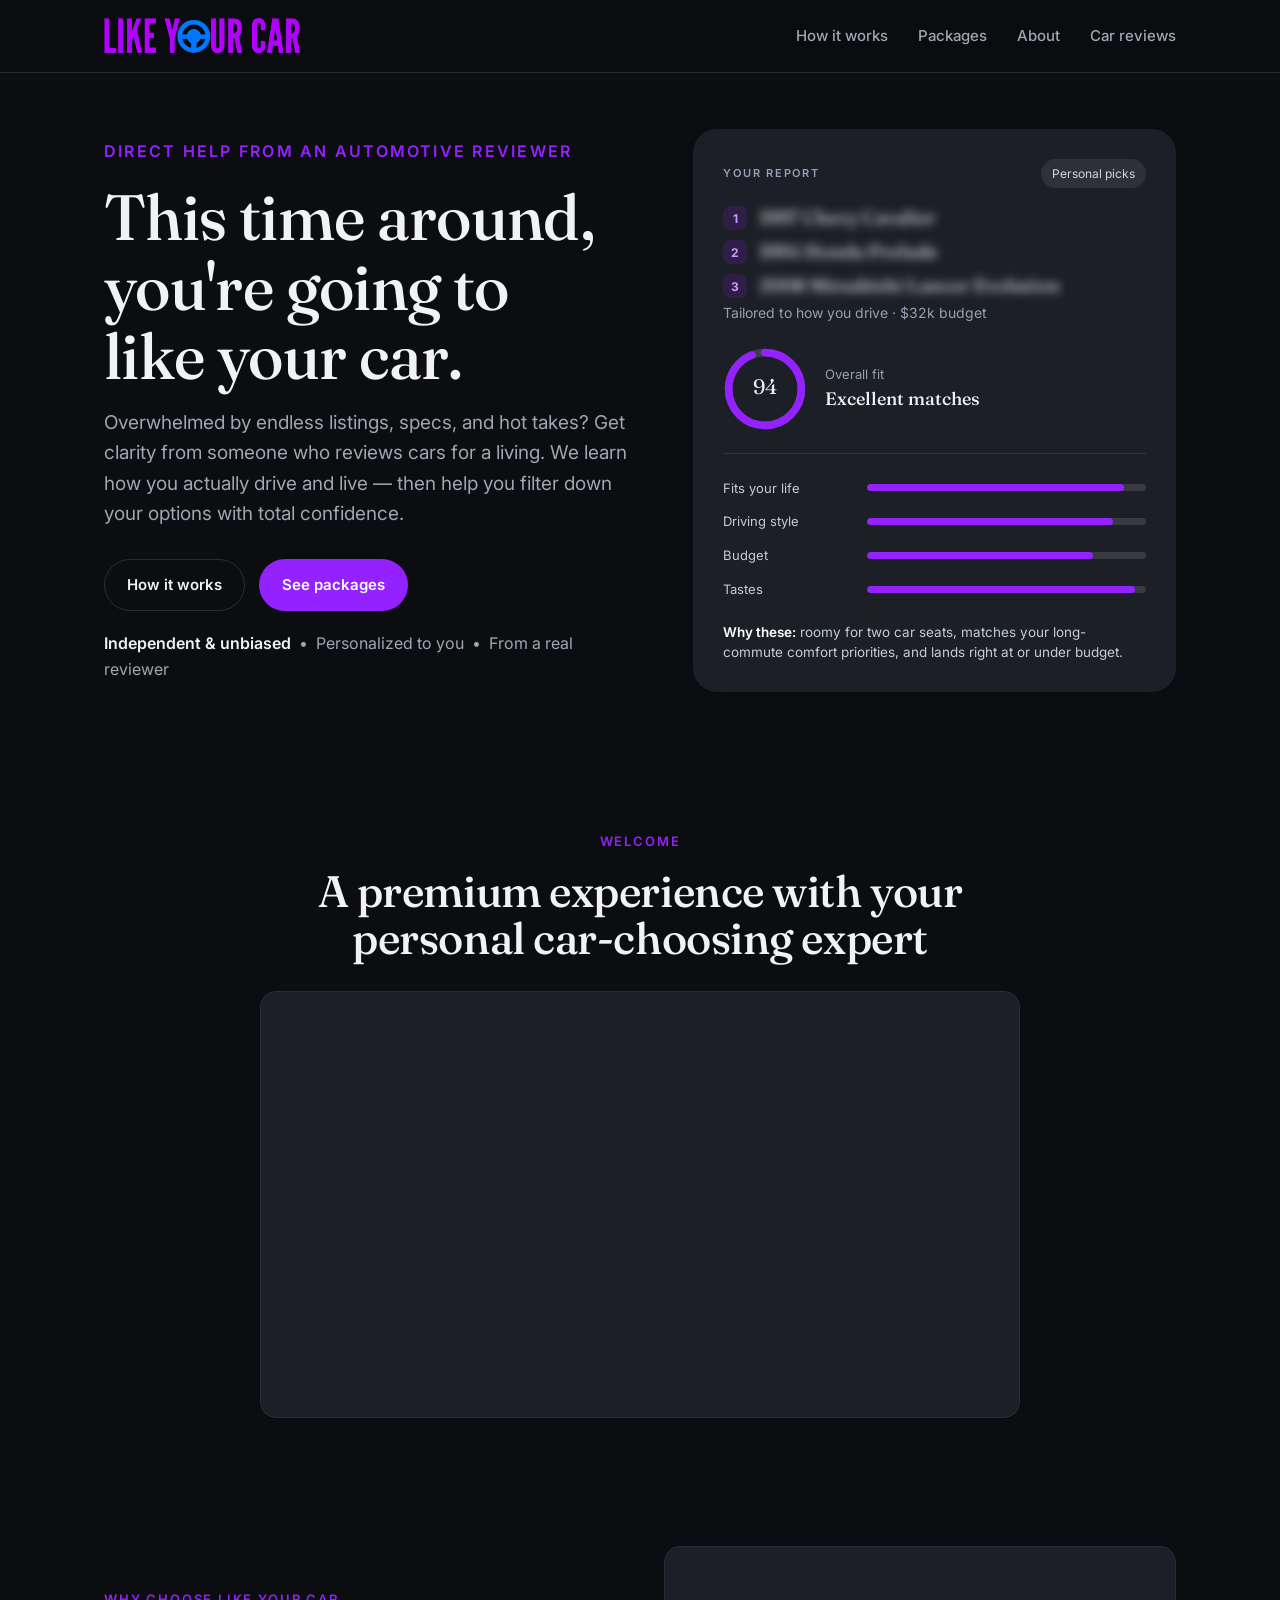
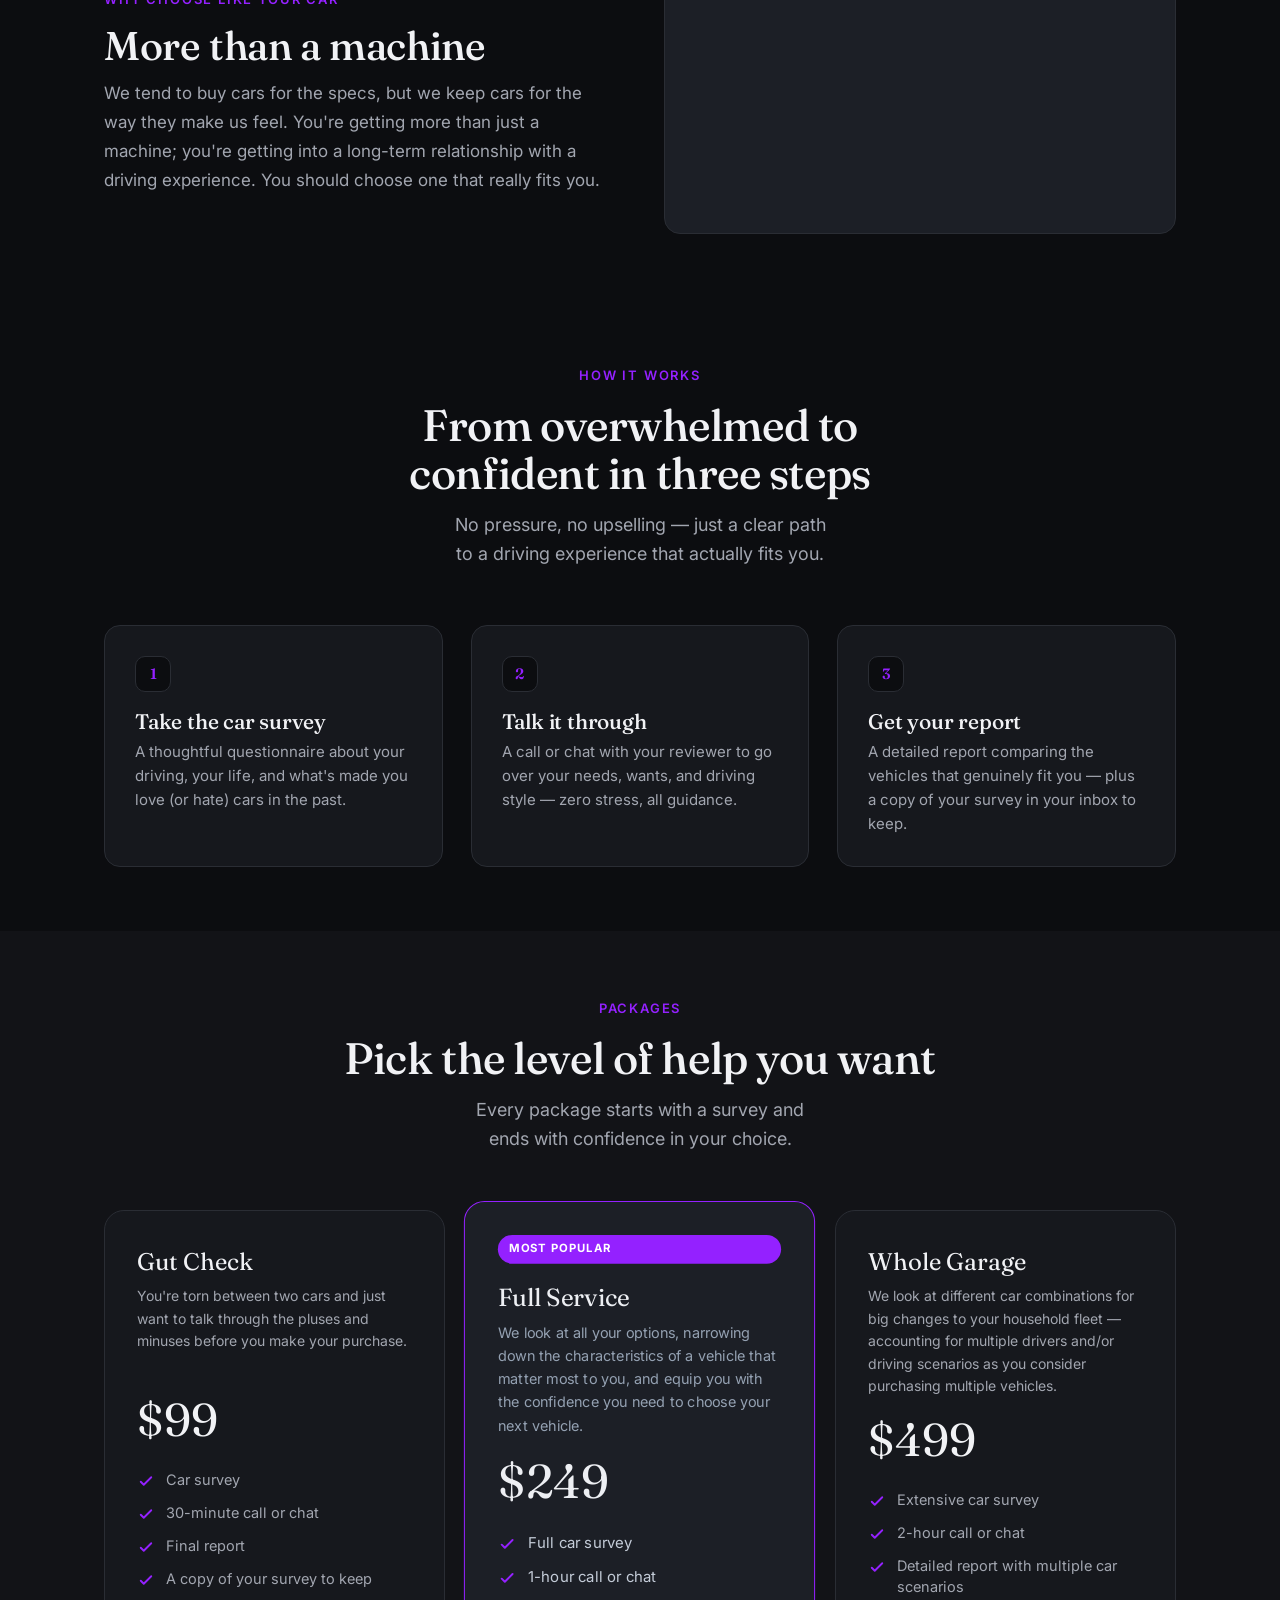
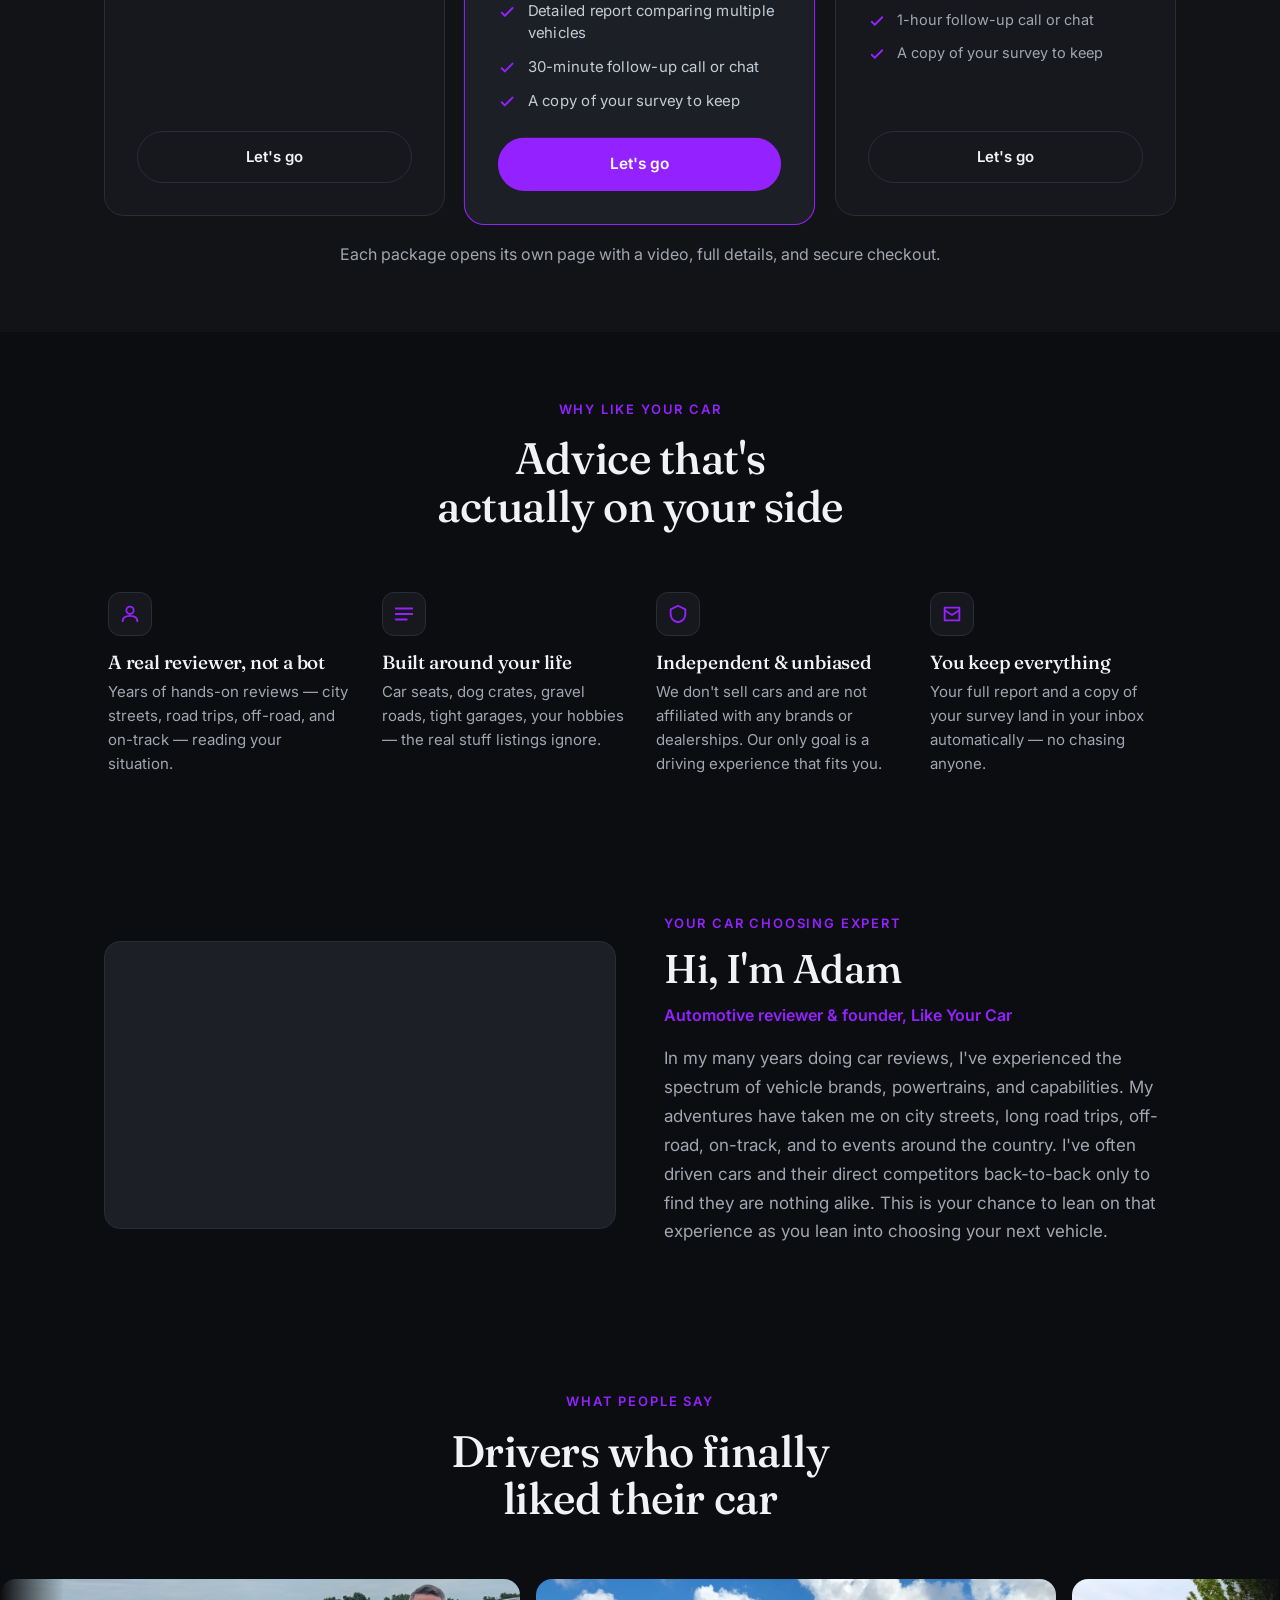
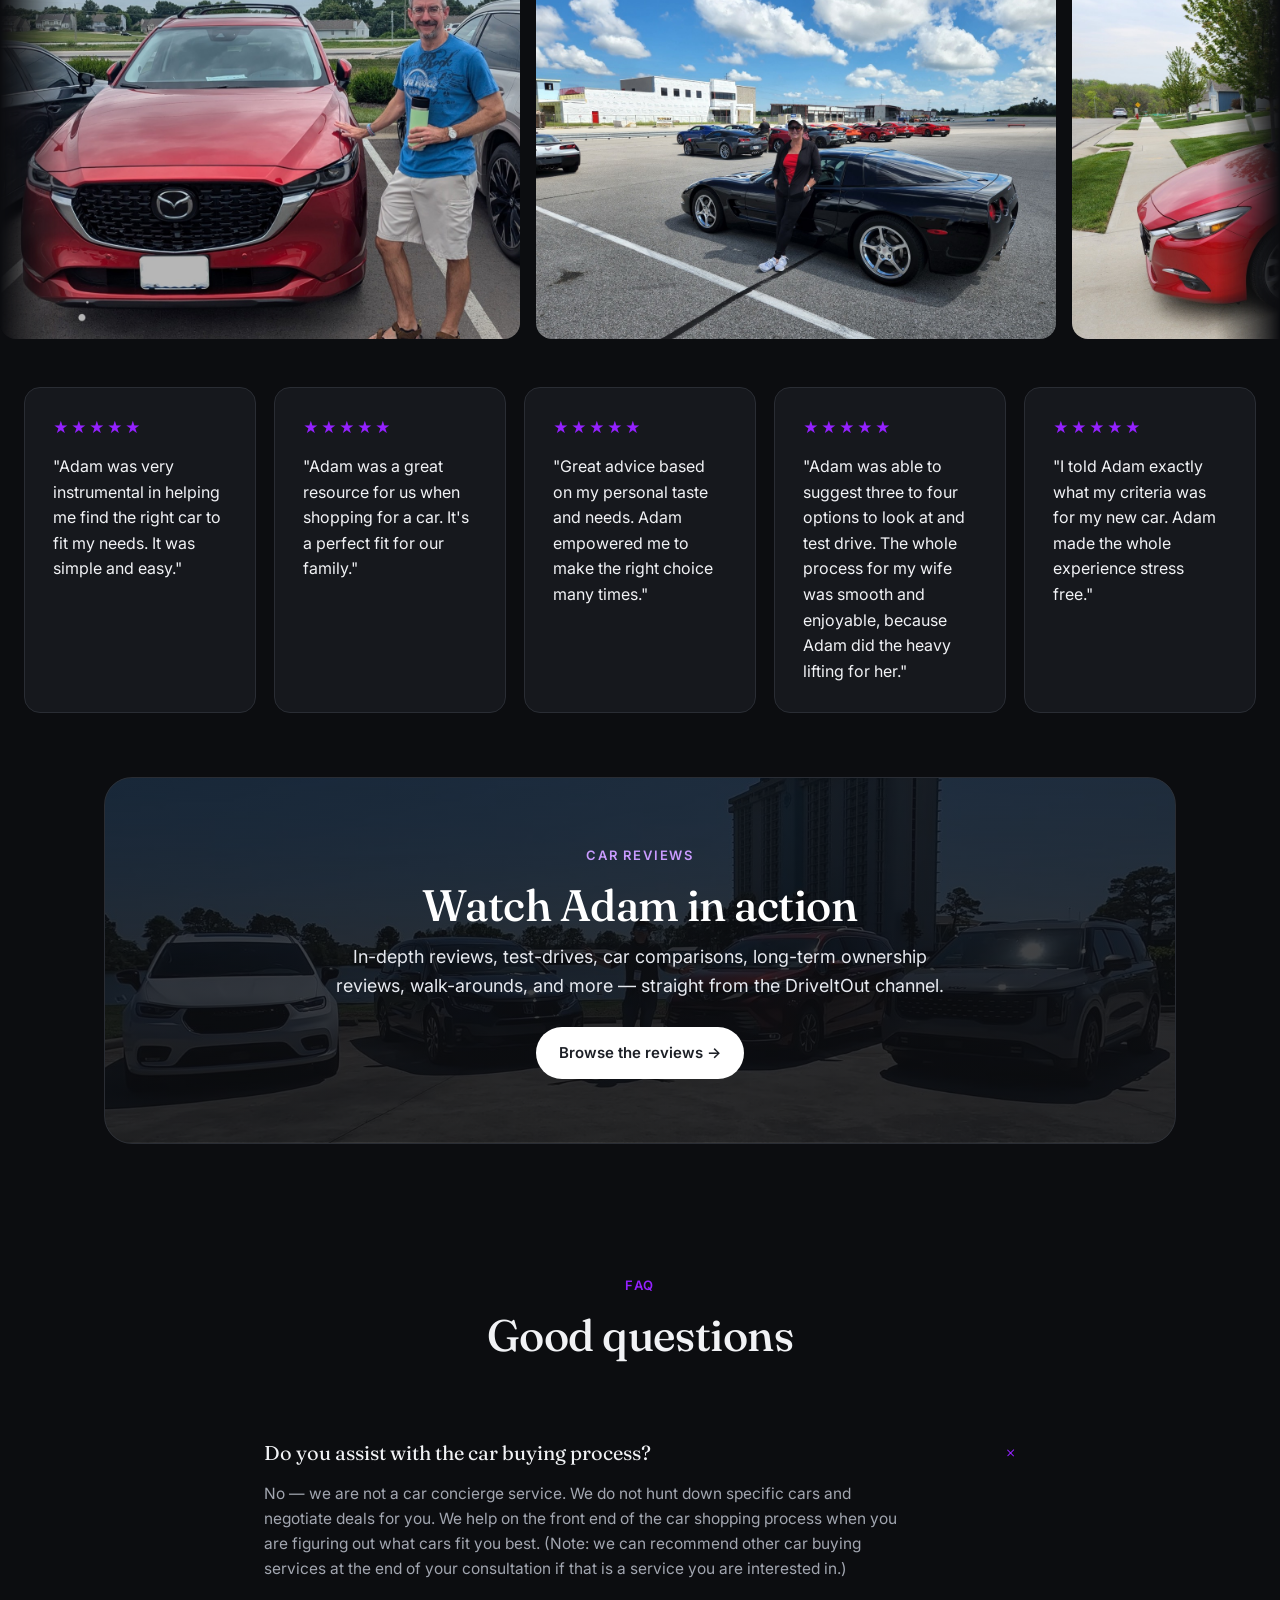
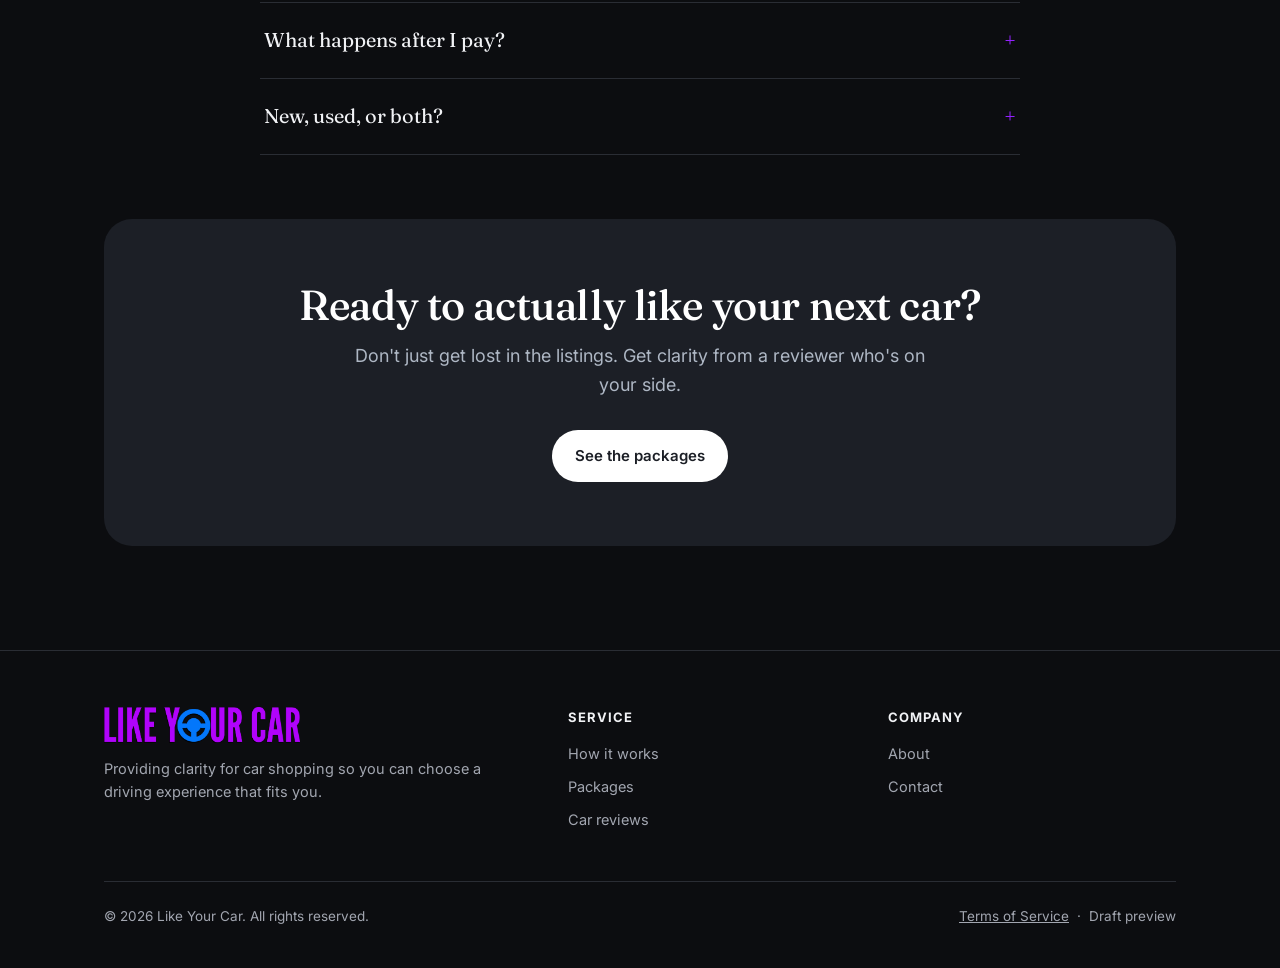
==== index.html @ 5d599226 "Batch 2: minivan-background reviews call-out + scrolling car-review photo strip - Homepage 'Watch Ad" ====
<!DOCTYPE html>
<!--
  Like Your Car — DRAFT PREVIEW (real tiers + content)
  Accurate: service tiers, prices, positioning, key quote.
  Still placeholder: reviewer name/photo/bio, the 5 real testimonials, final brand colors/logo.
  Production version will move to Astro/Next + Vercel, with Stripe checkout + Tally embed.
-->
<html lang="en">
<head>
<meta charset="UTF-8">
<meta name="viewport" content="width=device-width, initial-scale=1.0">
<title>Like Your Car — Clarity for car shopping, from a real reviewer</title>
<meta name="description" content="Direct help from an automotive reviewer. We learn how you drive and live, then help you choose your next vehicle with confidence.">
<link rel="preconnect" href="https://fonts.googleapis.com">
<link rel="preconnect" href="https://fonts.gstatic.com" crossorigin>
<link href="https://fonts.googleapis.com/css2?family=Fraunces:ital,opsz,wght@0,9..144,400;0,9..144,500;0,9..144,600;1,9..144,400;1,9..144,500&family=Inter:wght@400;500;600;700&display=swap" rel="stylesheet">
<style>
  :root{
    --bg:#0C0D10; --surface:#16181D; --ink:#F1F2F5; --muted:#A2A6B0;
    --line:#2A2D34; --accent:#9421FF; --accent-ink:#A855FF; --slate:#1C1F26;
    --radius:16px; --shadow:0 1px 2px rgba(20,20,30,.04), 0 16px 36px -16px rgba(20,20,30,.20);
    --container:1120px;
  }
  *{box-sizing:border-box;margin:0;padding:0}
  html{scroll-behavior:smooth}
  body{font-family:'Inter',system-ui,sans-serif;background:var(--bg);color:var(--ink);line-height:1.6;-webkit-font-smoothing:antialiased}
  .container{max-width:var(--container);margin:0 auto;padding:0 24px}
  h1,h2,h3{font-family:'Fraunces',Georgia,serif;font-weight:500;line-height:1.08;letter-spacing:-.01em;text-wrap:balance}
  a{color:inherit;text-decoration:none}
  section{padding:64px 0}
  .eyebrow{font-weight:600;font-size:13px;letter-spacing:.14em;text-transform:uppercase;color:var(--accent)}
  .section-head{max-width:38em;margin:0 auto 56px;text-align:center}
  .section-head h2{font-size:clamp(30px,4vw,44px);margin:14px 0}
  .section-head p{color:var(--muted);font-size:18px;text-wrap:balance}
  .btn{display:inline-flex;align-items:center;gap:8px;font-weight:600;font-size:15px;padding:13px 22px;border-radius:999px;border:1px solid transparent;cursor:pointer;transition:.18s ease;font-family:'Inter'}
  .btn-primary{background:var(--accent);color:#fff}
  .btn-primary:hover{background:var(--accent-ink);transform:translateY(-1px)}
  .btn-ghost{background:transparent;border-color:var(--line);color:var(--ink)}
  .btn-ghost:hover{border-color:var(--ink)}
  .btn-light{background:#fff;color:var(--slate)}
  .btn-light:hover{transform:translateY(-1px)}

  header{position:sticky;top:0;z-index:50;background:rgba(12,13,16,.82);backdrop-filter:blur(10px);border-bottom:1px solid var(--line)}
  .nav{display:flex;align-items:center;justify-content:space-between;height:72px}
  .brand{display:flex;align-items:center;gap:11px;font-family:'Fraunces';font-size:21px;font-weight:600}
  .brand .mark{width:32px;height:32px;border-radius:9px;background:var(--accent);display:grid;place-items:center;color:#fff;font-family:'Fraunces';font-size:19px}
  .brand .logo{height:36px;width:auto;display:block}
  .nav-links{display:flex;gap:30px;align-items:center;font-size:15px;font-weight:500;color:var(--muted)}
  .nav-links a:hover{color:var(--ink)}
  .nav-cta{display:flex;gap:12px;align-items:center}

  .hero{padding:56px 0 72px}
  .hero-grid{display:grid;grid-template-columns:1.05fr .95fr;gap:56px;align-items:center}
  .hero h1{font-size:clamp(40px,5.4vw,64px);margin:18px 0}
  .hero .lead{font-size:19px;color:var(--muted);max-width:31em;margin-bottom:30px}
  .hero-cta{display:flex;gap:14px;flex-wrap:wrap;align-items:center}
  .hero-note{margin-top:20px;font-size:14px;color:var(--muted)}
  .hero-note b{color:var(--ink);font-weight:600}

  .report{background:var(--slate);border-radius:24px;padding:30px;color:#EDEFF3;box-shadow:var(--shadow)}
  .rc-head{display:flex;justify-content:space-between;align-items:center;margin-bottom:18px}
  .rc-tag{font-size:11px;letter-spacing:.16em;text-transform:uppercase;color:#94A1B2;font-weight:600}
  .rc-pill{font-size:12px;color:#cfd6e0;background:rgba(255,255,255,.08);padding:5px 11px;border-radius:99px}
  .rc-car{font-family:'Fraunces';font-size:28px;line-height:1.1}
  .rc-sub{color:#94A1B2;font-size:14px;margin:4px 0 22px}
  .rc-picks{display:flex;flex-direction:column;gap:10px;margin:2px 0}
  .rc-pick{display:flex;align-items:center;gap:12px}
  .rc-pick .rc-rank{flex:none;width:24px;height:24px;border-radius:7px;background:rgba(148,33,255,.16);color:#C99BFF;font-size:12px;font-weight:700;display:grid;place-items:center}
  .rc-pick .rc-name{font-family:'Fraunces';font-size:19px;line-height:1.15;color:#EDEFF3;filter:blur(5px);-webkit-user-select:none;user-select:none}
  .donut{display:flex;align-items:center;gap:18px;margin-bottom:24px;padding-bottom:22px;border-bottom:1px solid rgba(255,255,255,.09)}
  .donut svg{flex:none}
  .donut .d-label{font-size:13px;color:#94A1B2}
  .donut .d-label b{display:block;font-family:'Fraunces';font-size:18px;color:#EDEFF3;font-weight:500}
  .bars{display:flex;flex-direction:column;gap:13px}
  .bar-row{display:grid;grid-template-columns:130px 1fr;gap:14px;align-items:center;font-size:13px;color:#C4CCD8}
  .track{height:7px;background:rgba(255,255,255,.12);border-radius:99px;overflow:hidden}
  .fill{height:100%;background:var(--accent);border-radius:99px}
  .rc-why{margin-top:22px;font-size:13.5px;color:#C4CCD8;line-height:1.5}
  .rc-why b{color:#fff;font-weight:600}

  .quote-band{background:#121317;text-align:center}
  .quote-band .q{font-family:'Fraunces';font-style:italic;font-weight:400;font-size:clamp(24px,3.6vw,40px);line-height:1.25;max-width:17em;margin:0 auto;color:var(--ink)}
  .quote-band .q-by{margin-top:22px;font-size:13px;letter-spacing:.12em;text-transform:uppercase;color:var(--accent);font-weight:600}

  .steps{display:grid;grid-template-columns:repeat(3,1fr);gap:28px}
  .step{background:var(--surface);border:1px solid var(--line);border-radius:var(--radius);padding:30px}
  .step .num{font-family:'Fraunces';font-size:15px;width:36px;height:36px;border-radius:10px;background:var(--bg);color:var(--accent);display:grid;place-items:center;font-weight:600;margin-bottom:18px;border:1px solid var(--line)}
  .step h3{font-size:21px;margin-bottom:8px}
  .step p{color:var(--muted);font-size:15px}

  .pricing{background:#121317}
  .tiers{display:grid;grid-template-columns:repeat(3,1fr);gap:24px;align-items:stretch}
  .tier{background:var(--surface);border:1px solid var(--line);border-radius:20px;padding:32px;display:flex;flex-direction:column;transition:.2s ease}
  .tier:hover{transform:translateY(-4px);box-shadow:var(--shadow)}
  .tier.popular{background:var(--slate);color:#EDEFF3;border-color:var(--accent);transform:scale(1.03)}
  .tier.popular:hover{transform:scale(1.03) translateY(-4px)}
  .tier .t-name{font-family:'Fraunces';font-size:24px;margin-bottom:4px}
  .tier .t-tag{font-size:14px;color:var(--muted);margin-bottom:20px;min-height:92px}
  .tier.popular .t-tag{color:#94A1B2}
  .badge{display:inline-block;font-size:11px;font-weight:700;letter-spacing:.1em;text-transform:uppercase;color:#fff;background:var(--accent);padding:5px 11px;border-radius:99px;margin-bottom:14px}
  .price{font-family:'Fraunces';font-size:46px;line-height:1;margin-bottom:4px}
  .price span{font-family:'Inter';font-size:15px;font-weight:500;color:var(--muted)}
  .tier.popular .price span{color:#94A1B2}
  .feat{list-style:none;margin:22px 0 26px;display:flex;flex-direction:column;gap:12px;flex:1}
  .feat li{display:flex;gap:11px;font-size:14.5px;color:var(--muted);line-height:1.45}
  .tier.popular .feat li{color:#C4CCD8}
  .feat svg{flex:none;margin-top:3px;color:var(--accent)}
  .price-foot{text-align:center;margin-top:26px;font-size:13px;color:var(--muted)}

  .why-grid{display:grid;grid-template-columns:repeat(4,1fr);gap:24px}
  .why{padding:6px 4px}
  .why .ic{width:44px;height:44px;border-radius:12px;background:var(--surface);border:1px solid var(--line);display:grid;place-items:center;color:var(--accent);margin-bottom:16px}
  .why h3{font-size:19px;margin-bottom:7px}
  .why p{color:var(--muted);font-size:15px}

  .about-grid{display:grid;grid-template-columns:240px 1fr;gap:48px;align-items:center}
  .about-photo{width:220px;height:220px;border-radius:24px;background:var(--slate);display:grid;place-items:center;color:#8794A6;font-size:13px;text-align:center;padding:20px;border:1px solid var(--line);justify-self:center;line-height:1.5}
  .about-body h2{font-size:clamp(28px,3.6vw,40px);margin-bottom:6px}
  .about-body .role{color:var(--accent);font-weight:600;margin-bottom:16px}
  .about-body p{color:var(--muted);font-size:16px;margin-bottom:14px;max-width:42em}

  .mrow{display:grid;grid-template-columns:1fr 1fr;gap:48px;align-items:center}
  .mrow h2{font-size:clamp(28px,3.6vw,40px);margin:12px 0}
  .mrow p{color:var(--muted);font-size:17px;line-height:1.7;max-width:42em}
  .vid{position:relative;aspect-ratio:16/9;border-radius:var(--radius);overflow:hidden;border:1px solid var(--line);background:var(--slate)}
  .vid iframe{position:absolute;inset:0;width:100%;height:100%;border:0}
  .vintro{text-align:center}
  .vwrap{max-width:760px;margin:28px auto 0;position:relative;aspect-ratio:16/9;border-radius:var(--radius);overflow:hidden;border:1px solid var(--line);background:var(--slate)}
  .vwrap iframe{position:absolute;inset:0;width:100%;height:100%;border:0}

  .tlist{display:grid;grid-template-columns:repeat(5,minmax(0,1fr));gap:18px;padding:0 24px}
  @media(max-width:1200px){.tlist{grid-template-columns:repeat(3,minmax(0,1fr))}}
  @media(max-width:760px){.tlist{grid-template-columns:repeat(2,minmax(0,1fr))}}
  @media(max-width:480px){.tlist{grid-template-columns:1fr}}
  .tcard{background:var(--surface);border:1px solid var(--line);border-radius:var(--radius);padding:28px;display:flex;flex-direction:column}
  .tcard .stars{color:var(--accent);font-size:15px;letter-spacing:2px;margin-bottom:14px}
  .tcard .quote{font-size:16px;color:var(--ink);line-height:1.6;flex:1}
  .tcard .by{margin-top:18px;font-size:13px;color:var(--muted);font-weight:500;letter-spacing:.02em}

  .carousel{display:flex;gap:16px;overflow-x:auto;scroll-snap-type:x mandatory;scroll-padding-left:24px;padding:4px 24px 8px;margin-bottom:48px}
  .slide{flex:0 0 min(520px,84vw);scroll-snap-align:start}
  .slide .ph{height:220px;border-radius:var(--radius);background:var(--slate);display:grid;place-items:center;color:#8794A6;font-size:13px;text-align:center;padding:20px;border:1px solid var(--line)}
  .slide .cap{margin-top:12px;font-size:14px;color:var(--muted)}
  .slide .cap b{color:var(--ink);font-weight:600;display:block}
  .slide img{width:100%;height:360px;object-fit:cover;border-radius:var(--radius);display:block;background:var(--slate)}
  .marquee{overflow:hidden;margin-bottom:48px;-webkit-mask-image:linear-gradient(90deg,transparent,#000 5%,#000 95%,transparent);mask-image:linear-gradient(90deg,transparent,#000 5%,#000 95%,transparent)}
  .marquee-track{display:flex;width:max-content;animation:marquee-scroll 70s linear infinite}
  .marquee:hover .marquee-track{animation-play-state:paused}
  .marquee img{width:520px;height:360px;object-fit:cover;border-radius:var(--radius);display:block;background:var(--slate);flex:none;margin-right:16px}
  @keyframes marquee-scroll{from{transform:translateX(0)}to{transform:translateX(-50%)}}
  @media(max-width:760px){.marquee img{width:300px;height:220px}}
  @media(prefers-reduced-motion:reduce){.marquee{overflow-x:auto}.marquee-track{animation:none}}

  details{border-bottom:1px solid var(--line);padding:20px 4px}
  summary{font-family:'Fraunces';font-size:20px;cursor:pointer;list-style:none;display:flex;justify-content:space-between;align-items:center;gap:16px}
  summary::-webkit-details-marker{display:none}
  summary .plus{flex:none;color:var(--accent);font-size:22px;transition:.2s}
  details[open] summary .plus{transform:rotate(45deg)}
  details p{color:var(--muted);font-size:15.5px;margin-top:12px;max-width:64ch}
  .faq{max-width:760px;margin:0 auto}

  .cta-band{background:var(--slate);color:#fff;border-radius:28px;padding:64px;text-align:center}
  .cta-band h2{font-size:clamp(30px,4vw,42px);margin-bottom:14px}
  .cta-band p{color:#AEB7C4;font-size:18px;margin-bottom:30px;max-width:34em;margin-left:auto;margin-right:auto}
  .reviews-band{position:relative;border-radius:28px;overflow:hidden;padding:clamp(40px,6vw,64px) 28px;text-align:center;border:1px solid var(--line);background-image:linear-gradient(rgba(12,13,16,.74),rgba(12,13,16,.82)),url('assets/reviews/minivans.jpg');background-size:cover;background-position:center}
  .reviews-band .eyebrow{color:#C99BFF}
  .reviews-band h2{color:#fff}
  .reviews-band .section-head p{color:#E6E9EF}

  footer{border-top:1px solid var(--line);padding:56px 0 40px;margin-top:40px}
  .foot-grid{display:grid;grid-template-columns:1.5fr 1fr 1fr;gap:32px;margin-bottom:40px}
  .foot-brand p{color:var(--muted);font-size:14.5px;margin-top:14px;max-width:26em}
  .foot-col h4{font-size:13px;letter-spacing:.08em;text-transform:uppercase;color:var(--ink);margin-bottom:14px}
  .foot-col a{display:block;color:var(--muted);font-size:14.5px;margin-bottom:10px}
  .foot-col a:hover{color:var(--ink)}
  .foot-bottom{display:flex;justify-content:space-between;align-items:center;border-top:1px solid var(--line);padding-top:24px;color:var(--muted);font-size:13.5px;flex-wrap:wrap;gap:10px}

  @media(max-width:900px){
    section{padding:48px 0}
    .hero-grid{grid-template-columns:1fr;gap:40px}
    .steps,.tiers,.why-grid,.mrow{grid-template-columns:1fr}
    .tier.popular{transform:none}
    .tier.popular:hover{transform:translateY(-4px)}
    .why-grid{grid-template-columns:1fr 1fr}
    .about-grid{grid-template-columns:1fr;gap:28px;text-align:center}
    .about-body p{margin-left:auto;margin-right:auto}
    .nav-links{display:none}
    .foot-grid{grid-template-columns:1fr 1fr}
    .cta-band{padding:44px 24px}
    .tier .t-tag{min-height:0}
  }
  @media(max-width:560px){.why-grid{grid-template-columns:1fr}.foot-grid{grid-template-columns:1fr}}
</style>
</head>
<body>

<header>
  <div class="container nav">
    <div class="brand"><img class="logo" src="assets/logo.png" alt="Like Your Car"></div>
    <nav class="nav-links">
      <a href="#how">How it works</a>
      <a href="#pricing">Packages</a>
      <a href="#about">About</a>
      <a href="car-reviews.html">Car reviews</a>
    </nav>  </div>
</header>

<!-- HERO -->
<div class="hero">
  <div class="container hero-grid">
    <div>
      <span class="eyebrow" style="font-size:16px">Direct help from an automotive reviewer</span>
      <h1>This time around, you're going to like your car.</h1>
      <p class="lead">Overwhelmed by endless listings, specs, and hot takes? Get clarity from someone who reviews cars for a living. We learn how you actually drive and live — then help you filter down your options with total confidence.</p>
      <div class="hero-cta">
        <a href="#how" class="btn btn-ghost">How it works</a>
        <a href="#pricing" class="btn btn-primary">See packages</a>
      </div>
      <p class="hero-note" style="font-size:16px"><b>Independent &amp; unbiased</b> &nbsp;•&nbsp; Personalized to you &nbsp;•&nbsp; From a real reviewer</p>
    </div>
    <div class="report">
      <div class="rc-head"><span class="rc-tag">Your Report</span><span class="rc-pill">Personal picks</span></div>
      <div class="rc-picks">
        <div class="rc-pick"><span class="rc-rank">1</span><span class="rc-name">1997 Chevy Cavalier</span></div>
        <div class="rc-pick"><span class="rc-rank">2</span><span class="rc-name">1994 Honda Prelude</span></div>
        <div class="rc-pick"><span class="rc-rank">3</span><span class="rc-name">2008 Mitsubishi Lancer Evolution</span></div>
      </div>
      <div class="rc-sub">Tailored to how you drive · $32k budget</div>
      <div class="donut">
        <svg width="84" height="84" viewBox="0 0 120 120">
          <circle cx="60" cy="60" r="52" fill="none" stroke="rgba(255,255,255,.14)" stroke-width="11"/>
          <circle cx="60" cy="60" r="52" fill="none" stroke="#9421FF" stroke-width="11" stroke-linecap="round" stroke-dasharray="326.7" stroke-dashoffset="19.6" transform="rotate(-90 60 60)"/>
          <text x="60" y="67" text-anchor="middle" fill="#EDEFF3" font-family="Fraunces, serif" font-size="30">94</text>
        </svg>
        <div class="d-label">Overall fit<b>Excellent matches</b></div>
      </div>
      <div class="bars">
        <div class="bar-row"><span>Fits your life</span><div class="track"><div class="fill" style="width:92%"></div></div></div>
        <div class="bar-row"><span>Driving style</span><div class="track"><div class="fill" style="width:88%"></div></div></div>
        <div class="bar-row"><span>Budget</span><div class="track"><div class="fill" style="width:81%"></div></div></div>
        <div class="bar-row"><span>Tastes</span><div class="track"><div class="fill" style="width:96%"></div></div></div>
      </div>
      <p class="rc-why"><b>Why these:</b> roomy for two car seats, matches your long-commute comfort priorities, and lands right at or under budget.</p>
    </div>
  </div>
</div>

<!-- WELCOME / INTRO VIDEO -->
<section class="vintro">
  <div class="container">
    <div class="section-head" style="margin-bottom:0;max-width:900px">
      <span class="eyebrow">Welcome</span>
      <h2>A premium experience with your personal car-choosing expert</h2>
    </div>
    <div class="vwrap"><iframe src="https://www.youtube.com/embed/eHAnL_Kp9ls" title="Welcome to Like Your Car" loading="lazy" referrerpolicy="strict-origin-when-cross-origin" allow="accelerometer; clipboard-write; encrypted-media; gyroscope; picture-in-picture" allowfullscreen></iframe></div>
  </div>
</section>

<!-- WHY CHOOSE -->
<section id="why-choose">
  <div class="container">
    <div class="mrow">
      <div>
        <span class="eyebrow">Why choose Like Your Car</span>
        <h2>More than a machine</h2>
        <p>We tend to buy cars for the specs, but we keep cars for the way they make us feel. You're getting more than just a machine; you're getting into a long-term relationship with a driving experience. You should choose one that really fits you.</p>
      </div>
      <div class="vid"><iframe src="https://www.youtube.com/embed/ZGShhZfbHUg" title="Why Choose Like Your Car" loading="lazy" referrerpolicy="strict-origin-when-cross-origin" allow="accelerometer; clipboard-write; encrypted-media; gyroscope; picture-in-picture" allowfullscreen></iframe></div>
    </div>
  </div>
</section>

<!-- HOW IT WORKS -->
<section id="how">
  <div class="container">
    <div class="section-head">
      <span class="eyebrow">How it works</span>
      <h2>From overwhelmed to confident in three steps</h2>
      <p>No pressure, no upselling — just a clear path to a driving experience that actually fits you.</p>
    </div>
    <div class="steps">
      <div class="step">
        <div class="num">1</div>
        <h3>Take the car survey</h3>
        <p>A thoughtful questionnaire about your driving, your life, and what's made you love (or hate) cars in the past.</p>
      </div>
      <div class="step">
        <div class="num">2</div>
        <h3>Talk it through</h3>
        <p>A call or chat with your reviewer to go over your needs, wants, and driving style — zero stress, all guidance.</p>
      </div>
      <div class="step">
        <div class="num">3</div>
        <h3>Get your report</h3>
        <p>A detailed report comparing the vehicles that genuinely fit you — plus a copy of your survey in your inbox to keep.</p>
      </div>
    </div>
  </div>
</section>

<!-- PRICING -->
<section id="pricing" class="pricing">
  <div class="container">
    <div class="section-head">
      <span class="eyebrow">Packages</span>
      <h2>Pick the level of help you want</h2>
      <p>Every package starts with a survey and ends with confidence in your choice.</p>
    </div>
    <div class="tiers">
      <div class="tier">
        <div class="t-name">Gut Check</div>
        <div class="t-tag">You're torn between two cars and just want to talk through the pluses and minuses before you make your purchase.</div>
        <div class="price">$99</div>
        <ul class="feat">
          <li><svg width="18" height="18" viewBox="0 0 24 24" fill="none" stroke="currentColor" stroke-width="2.5"><path d="M5 13l4 4L19 7" stroke-linecap="round" stroke-linejoin="round"/></svg>Car survey</li>
          <li><svg width="18" height="18" viewBox="0 0 24 24" fill="none" stroke="currentColor" stroke-width="2.5"><path d="M5 13l4 4L19 7" stroke-linecap="round" stroke-linejoin="round"/></svg>30-minute call or chat</li>
          <li><svg width="18" height="18" viewBox="0 0 24 24" fill="none" stroke="currentColor" stroke-width="2.5"><path d="M5 13l4 4L19 7" stroke-linecap="round" stroke-linejoin="round"/></svg>Final report</li>
          <li><svg width="18" height="18" viewBox="0 0 24 24" fill="none" stroke="currentColor" stroke-width="2.5"><path d="M5 13l4 4L19 7" stroke-linecap="round" stroke-linejoin="round"/></svg>A copy of your survey to keep</li>
        </ul>
        <a href="gut-check.html" class="btn btn-ghost" style="justify-content:center">Let's go</a>
      </div>
      <div class="tier popular">
        <span class="badge">Most popular</span>
        <div class="t-name">Full Service</div>
        <div class="t-tag">We look at all your options, narrowing down the characteristics of a vehicle that matter most to you, and equip you with the confidence you need to choose your next vehicle.</div>
        <div class="price">$249</div>
        <ul class="feat">
          <li><svg width="18" height="18" viewBox="0 0 24 24" fill="none" stroke="currentColor" stroke-width="2.5"><path d="M5 13l4 4L19 7" stroke-linecap="round" stroke-linejoin="round"/></svg>Full car survey</li>
          <li><svg width="18" height="18" viewBox="0 0 24 24" fill="none" stroke="currentColor" stroke-width="2.5"><path d="M5 13l4 4L19 7" stroke-linecap="round" stroke-linejoin="round"/></svg>1-hour call or chat</li>
          <li><svg width="18" height="18" viewBox="0 0 24 24" fill="none" stroke="currentColor" stroke-width="2.5"><path d="M5 13l4 4L19 7" stroke-linecap="round" stroke-linejoin="round"/></svg>Detailed report comparing multiple vehicles</li>
          <li><svg width="18" height="18" viewBox="0 0 24 24" fill="none" stroke="currentColor" stroke-width="2.5"><path d="M5 13l4 4L19 7" stroke-linecap="round" stroke-linejoin="round"/></svg>30-minute follow-up call or chat</li>
          <li><svg width="18" height="18" viewBox="0 0 24 24" fill="none" stroke="currentColor" stroke-width="2.5"><path d="M5 13l4 4L19 7" stroke-linecap="round" stroke-linejoin="round"/></svg>A copy of your survey to keep</li>
        </ul>
        <a href="full-service.html" class="btn btn-primary" style="justify-content:center">Let's go</a>
      </div>
      <div class="tier">
        <div class="t-name">Whole Garage</div>
        <div class="t-tag">We look at different car combinations for big changes to your household fleet — accounting for multiple drivers and/or driving scenarios as you consider purchasing multiple vehicles.</div>
        <div class="price">$499</div>
        <ul class="feat">
          <li><svg width="18" height="18" viewBox="0 0 24 24" fill="none" stroke="currentColor" stroke-width="2.5"><path d="M5 13l4 4L19 7" stroke-linecap="round" stroke-linejoin="round"/></svg>Extensive car survey</li>
          <li><svg width="18" height="18" viewBox="0 0 24 24" fill="none" stroke="currentColor" stroke-width="2.5"><path d="M5 13l4 4L19 7" stroke-linecap="round" stroke-linejoin="round"/></svg>2-hour call or chat</li>
          <li><svg width="18" height="18" viewBox="0 0 24 24" fill="none" stroke="currentColor" stroke-width="2.5"><path d="M5 13l4 4L19 7" stroke-linecap="round" stroke-linejoin="round"/></svg>Detailed report with multiple car scenarios</li>
          <li><svg width="18" height="18" viewBox="0 0 24 24" fill="none" stroke="currentColor" stroke-width="2.5"><path d="M5 13l4 4L19 7" stroke-linecap="round" stroke-linejoin="round"/></svg>1-hour follow-up call or chat</li>
          <li><svg width="18" height="18" viewBox="0 0 24 24" fill="none" stroke="currentColor" stroke-width="2.5"><path d="M5 13l4 4L19 7" stroke-linecap="round" stroke-linejoin="round"/></svg>A copy of your survey to keep</li>
        </ul>
        <a href="whole-garage.html" class="btn btn-ghost" style="justify-content:center">Let's go</a>
      </div>
    </div>
    <p class="price-foot" style="font-size:16px">Each package opens its own page with a video, full details, and secure checkout.</p>
  </div>
</section>

<!-- WHY US -->
<section id="why">
  <div class="container">
    <div class="section-head">
      <span class="eyebrow">Why Like Your Car</span>
      <h2>Advice that's actually on your side</h2>
    </div>
    <div class="why-grid">
      <div class="why">
        <div class="ic"><svg width="22" height="22" viewBox="0 0 24 24" fill="none" stroke="currentColor" stroke-width="2"><circle cx="12" cy="8" r="4"/><path d="M4 20c0-4 3.5-6 8-6s8 2 8 6" stroke-linecap="round"/></svg></div>
        <h3>A real reviewer, not a bot</h3>
        <p>Years of hands-on reviews — city streets, road trips, off-road, and on-track — reading your situation.</p>
      </div>
      <div class="why">
        <div class="ic"><svg width="22" height="22" viewBox="0 0 24 24" fill="none" stroke="currentColor" stroke-width="2"><path d="M3 12h18M3 6h18M3 18h12" stroke-linecap="round"/></svg></div>
        <h3>Built around your life</h3>
        <p>Car seats, dog crates, gravel roads, tight garages, your hobbies — the real stuff listings ignore.</p>
      </div>
      <div class="why">
        <div class="ic"><svg width="22" height="22" viewBox="0 0 24 24" fill="none" stroke="currentColor" stroke-width="2"><path d="M12 3l8 4v5c0 5-3.5 8-8 9-4.5-1-8-4-8-9V7z" stroke-linejoin="round"/></svg></div>
        <h3>Independent &amp; unbiased</h3>
        <p>We don't sell cars and are not affiliated with any brands or dealerships. Our only goal is a driving experience that fits you.</p>
      </div>
      <div class="why">
        <div class="ic"><svg width="22" height="22" viewBox="0 0 24 24" fill="none" stroke="currentColor" stroke-width="2"><path d="M4 5h16v14H4z" stroke-linejoin="round"/><path d="M4 8l8 5 8-5" stroke-linecap="round" stroke-linejoin="round"/></svg></div>
        <h3>You keep everything</h3>
        <p>Your full report and a copy of your survey land in your inbox automatically — no chasing anyone.</p>
      </div>
    </div>
  </div>
</section>

<!-- ABOUT -->
<section id="about">
  <div class="container">
    <div class="mrow">
      <div class="vid"><iframe src="https://www.youtube.com/embed/B99MU7A7Nqg" title="Your Car Choosing Expert" loading="lazy" referrerpolicy="strict-origin-when-cross-origin" allow="accelerometer; clipboard-write; encrypted-media; gyroscope; picture-in-picture" allowfullscreen></iframe></div>
      <div class="about-body">
        <span class="eyebrow">Your car choosing expert</span>
        <h2>Hi, I'm Adam</h2>
        <div class="role">Automotive reviewer &amp; founder, Like Your Car</div>
        <p>In my many years doing car reviews, I've experienced the spectrum of vehicle brands, powertrains, and capabilities. My adventures have taken me on city streets, long road trips, off-road, on-track, and to events around the country. I've often driven cars and their direct competitors back-to-back only to find they are nothing alike. This is your chance to lean on that experience as you lean into choosing your next vehicle.</p>
      </div>
    </div>
  </div>
</section>

<!-- TESTIMONIALS -->
<section id="reviews">
  <div class="container">
    <div class="section-head">
      <span class="eyebrow">What people say</span>
      <h2>Drivers who finally liked their car</h2>
    </div>
  </div>
  <div class="marquee" aria-label="Like Your Car customers with their vehicles">
    <div class="marquee-track">
      <img src="assets/gallery/car-1.jpg" alt="Like Your Car customer with their car" loading="lazy">
      <img src="assets/gallery/car-2.jpg" alt="Like Your Car customer with their car" loading="lazy">
      <img src="assets/gallery/car-3.jpg" alt="Like Your Car customer with their car" loading="lazy">
      <img src="assets/gallery/car-4.jpg" alt="Like Your Car customer with their car" loading="lazy">
      <img src="assets/gallery/car-5.jpg" alt="Like Your Car customer with their car" loading="lazy">
      <img src="assets/gallery/car-6.jpg" alt="Like Your Car customer with their car" loading="lazy">
      <img src="assets/gallery/car-7.jpg" alt="Like Your Car customer with their car" loading="lazy">
      <img src="assets/gallery/car-8.jpg" alt="Like Your Car customer with their car" loading="lazy">
      <img src="assets/gallery/car-1.jpg" alt="" aria-hidden="true" loading="lazy">
      <img src="assets/gallery/car-2.jpg" alt="" aria-hidden="true" loading="lazy">
      <img src="assets/gallery/car-3.jpg" alt="" aria-hidden="true" loading="lazy">
      <img src="assets/gallery/car-4.jpg" alt="" aria-hidden="true" loading="lazy">
      <img src="assets/gallery/car-5.jpg" alt="" aria-hidden="true" loading="lazy">
      <img src="assets/gallery/car-6.jpg" alt="" aria-hidden="true" loading="lazy">
      <img src="assets/gallery/car-7.jpg" alt="" aria-hidden="true" loading="lazy">
      <img src="assets/gallery/car-8.jpg" alt="" aria-hidden="true" loading="lazy">
    </div>
  </div>
  <div class="tlist">
      <div class="tcard"><div class="stars">★★★★★</div><p class="quote">"Adam was very instrumental in helping me find the right car to fit my needs. It was simple and easy."</p></div>
      <div class="tcard"><div class="stars">★★★★★</div><p class="quote">"Adam was a great resource for us when shopping for a car. It's a perfect fit for our family."</p></div>
      <div class="tcard"><div class="stars">★★★★★</div><p class="quote">"Great advice based on my personal taste and needs. Adam empowered me to make the right choice many times."</p></div>
      <div class="tcard"><div class="stars">★★★★★</div><p class="quote">"Adam was able to suggest three to four options to look at and test drive. The whole process for my wife was smooth and enjoyable, because Adam did the heavy lifting for her."</p></div>
      <div class="tcard"><div class="stars">★★★★★</div><p class="quote">"I told Adam exactly what my criteria was for my new car. Adam made the whole experience stress free."</p></div>
    </div>
</section>

<!-- CAR REVIEWS -->
<section id="car-reviews" style="padding-top:0">
  <div class="container">
    <div class="reviews-band">
      <div class="section-head" style="margin-bottom:26px">
        <span class="eyebrow">Car reviews</span>
        <h2>Watch Adam in action</h2>
        <p>In-depth reviews, test-drives, car comparisons, long-term ownership reviews, walk-arounds, and more — straight from the DriveItOut channel.</p>
      </div>
      <div style="text-align:center">
        <a href="car-reviews.html" class="btn btn-light">Browse the reviews →</a>
      </div>
    </div>
  </div>
</section>

<!-- FAQ -->
<section id="faq">
  <div class="container">
    <div class="section-head">
      <span class="eyebrow">FAQ</span>
      <h2>Good questions</h2>
    </div>
    <div class="faq">
      <details open>
        <summary>Do you assist with the car buying process? <span class="plus">+</span></summary>
        <p>No — we are not a car concierge service. We do not hunt down specific cars and negotiate deals for you. We help on the front end of the car shopping process when you are figuring out what cars fit you best. (Note: we can recommend other car buying services at the end of your consultation if that is a service you are interested in.)</p>
      </details>
      <details>
        <summary>What happens after I pay? <span class="plus">+</span></summary>
        <p>You'll get your car survey by email. Once you complete it, we book your call or chat and start building your report — and a copy of your survey lands in your inbox automatically.</p>
      </details>
      <details>
        <summary>New, used, or both? <span class="plus">+</span></summary>
        <p>We will gladly recommend both new and used vehicles based on your preferences, budget, priorities, etc. If you are specifically shopping new or specifically shopping pre-owned vehicles, you can let us know in your survey.</p>
      </details>    </div>
  </div>
</section>

<!-- CTA BAND -->
<section style="padding-top:0">
  <div class="container">
    <div class="cta-band">
      <h2>Ready to actually like your next car?</h2>
      <p>Don't just get lost in the listings. Get clarity from a reviewer who's on your side.</p>
      <a href="#pricing" class="btn btn-light">See the packages</a>
    </div>
  </div>
</section>

<!-- FOOTER -->
<footer>
  <div class="container">
    <div class="foot-grid">
      <div class="foot-brand">
        <div class="brand"><img class="logo" src="assets/logo.png" alt="Like Your Car"></div>
        <p>Providing clarity for car shopping so you can choose a driving experience that fits you.</p>
      </div>
      <div class="foot-col">
        <h4>Service</h4>
        <a href="#how">How it works</a>
        <a href="#pricing">Packages</a>
        <a href="car-reviews.html">Car reviews</a>
      </div>
      <div class="foot-col">
        <h4>Company</h4>
        <a href="#about">About</a>
        <a href="#">Contact</a>
      </div>    </div>
    <div class="foot-bottom">
      <span>© 2026 Like Your Car. All rights reserved.</span>
      <span><a href="terms.html" style="color:inherit;text-decoration:underline">Terms of Service</a> &nbsp;·&nbsp; Draft preview</span>
    </div>
  </div>
</footer>

</body>
</html>
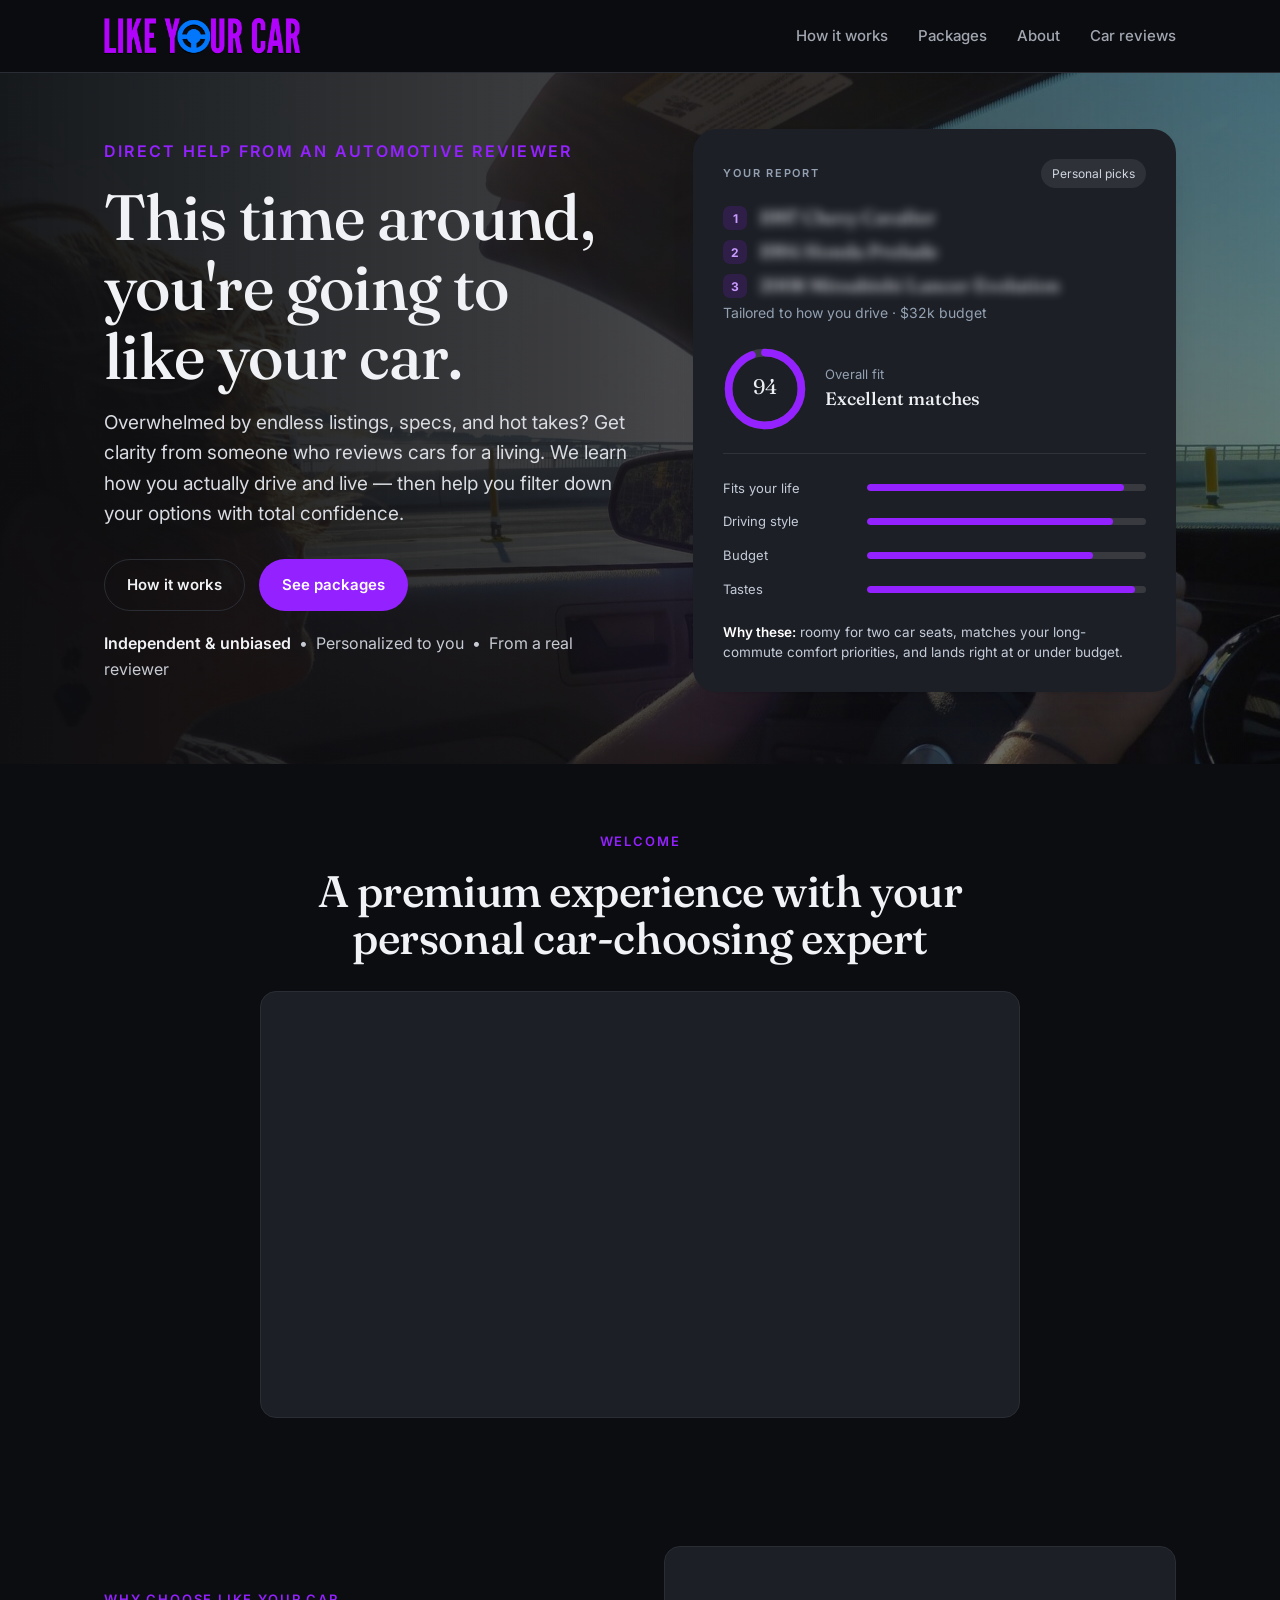
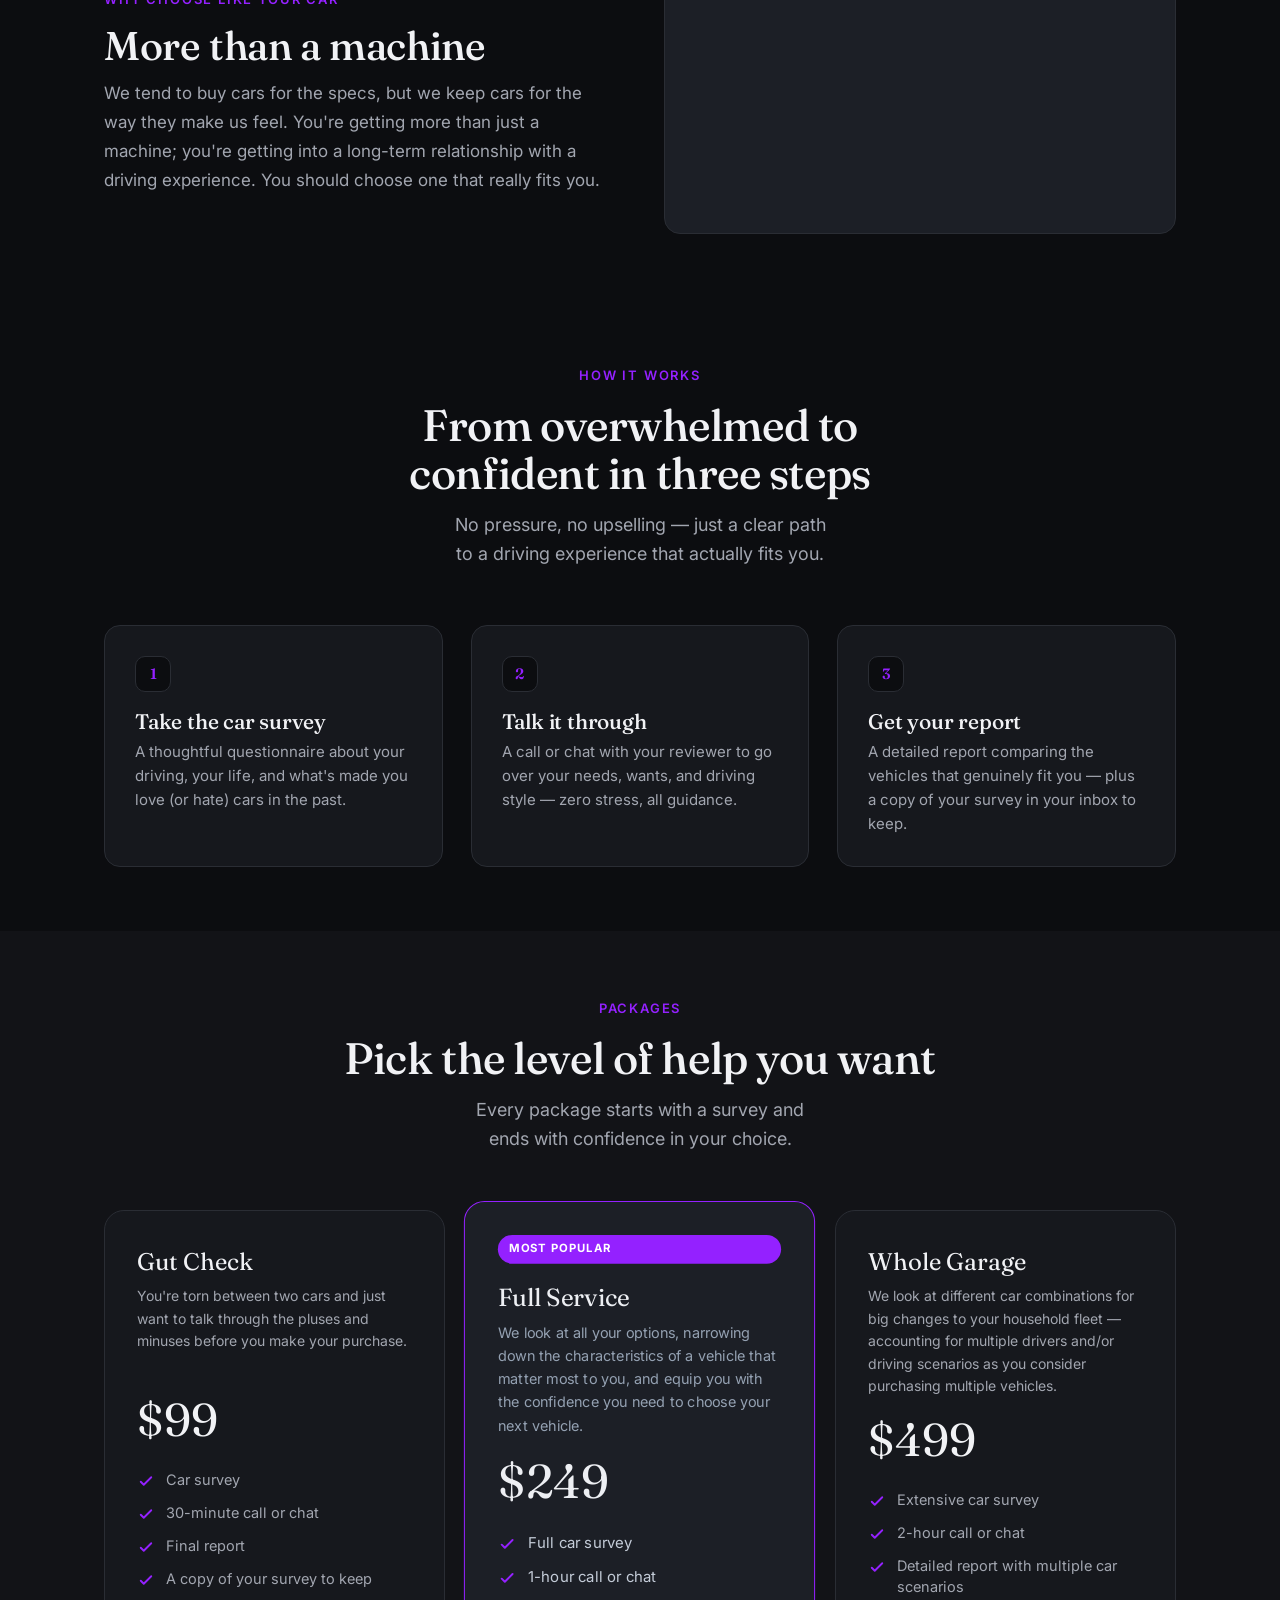
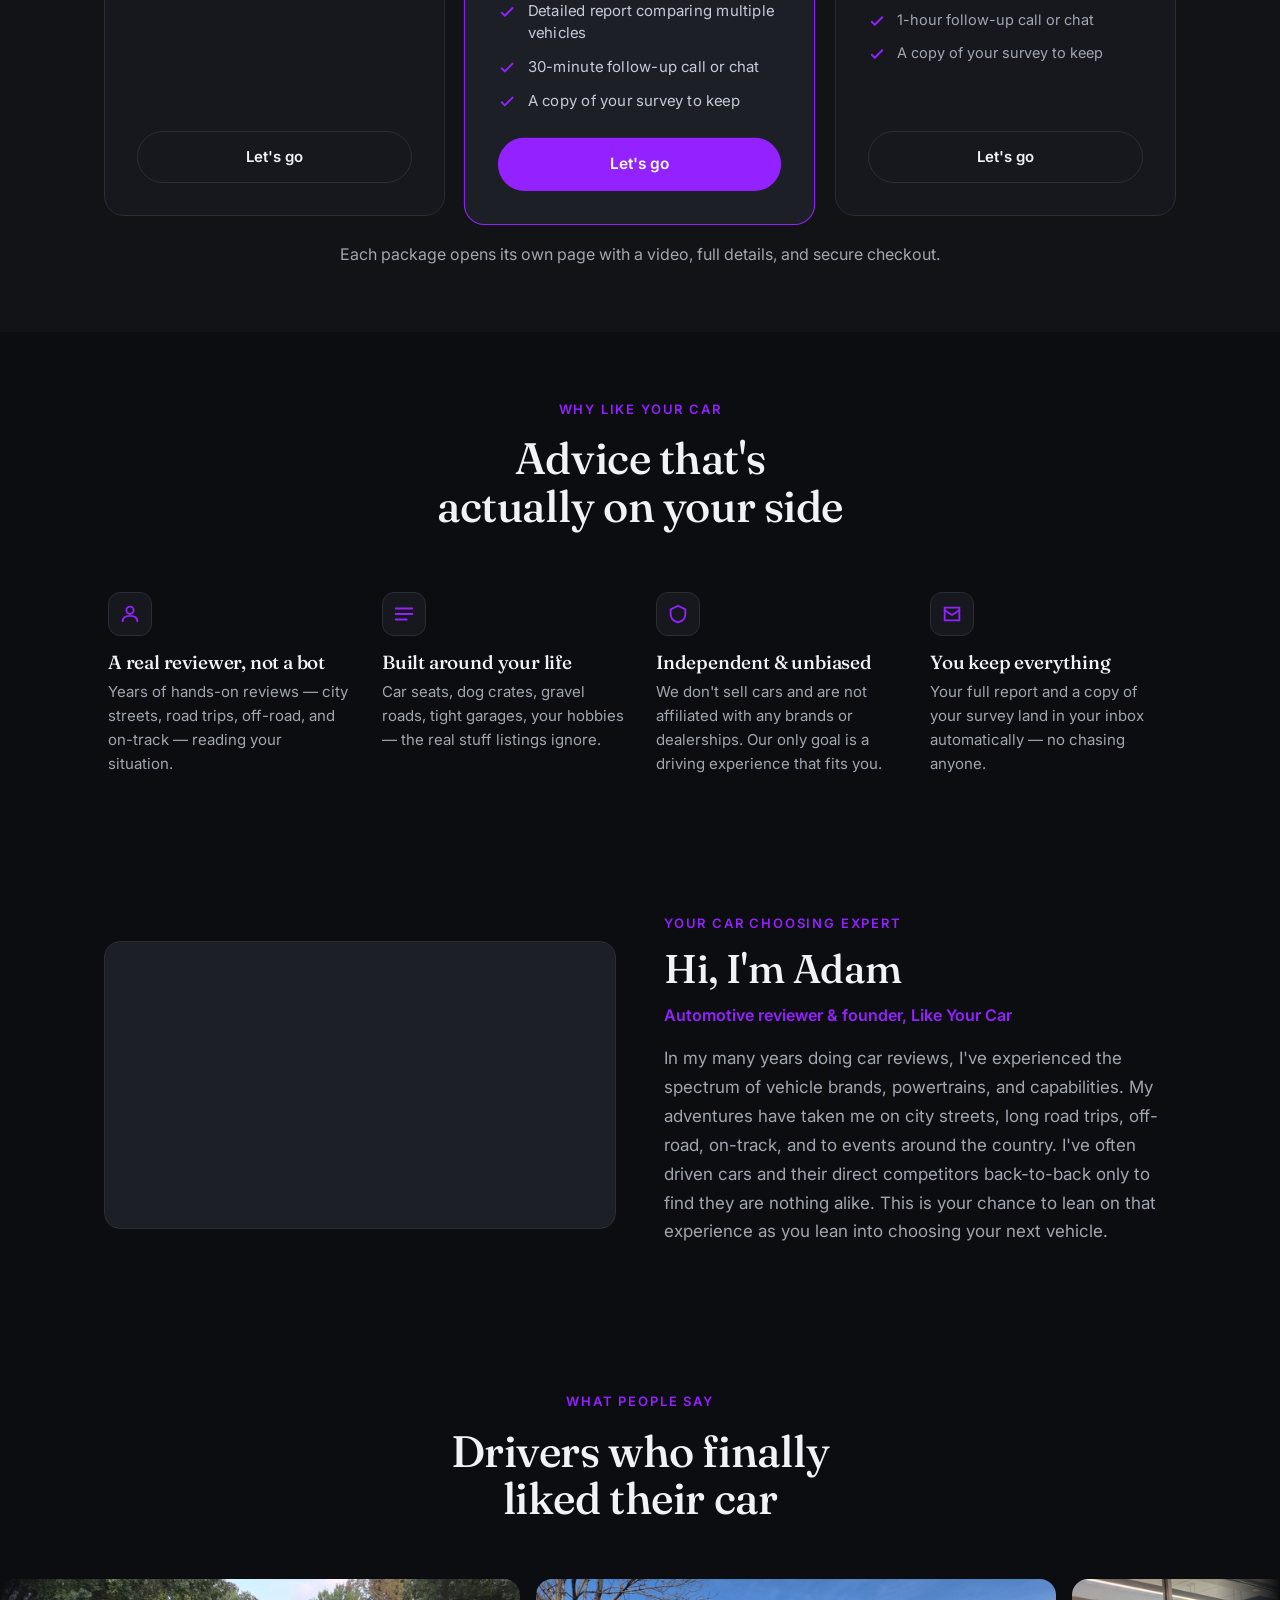
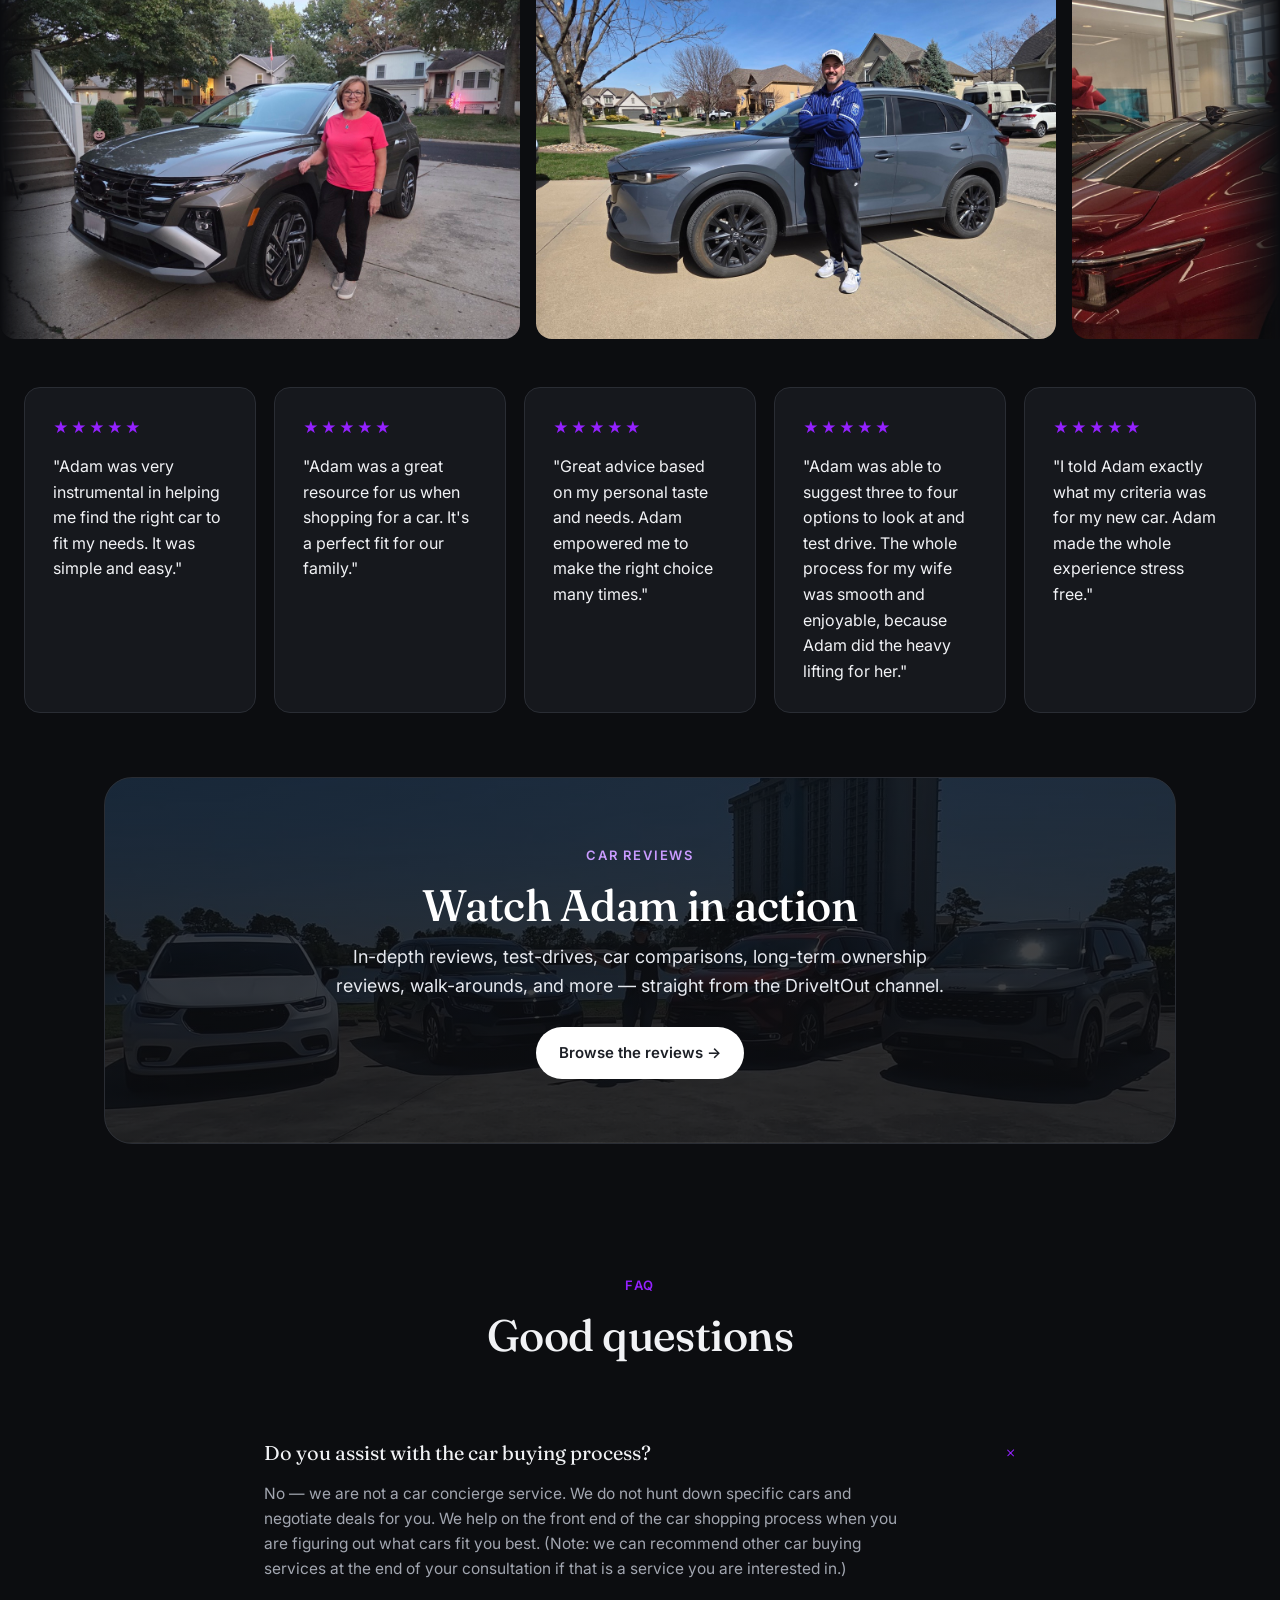
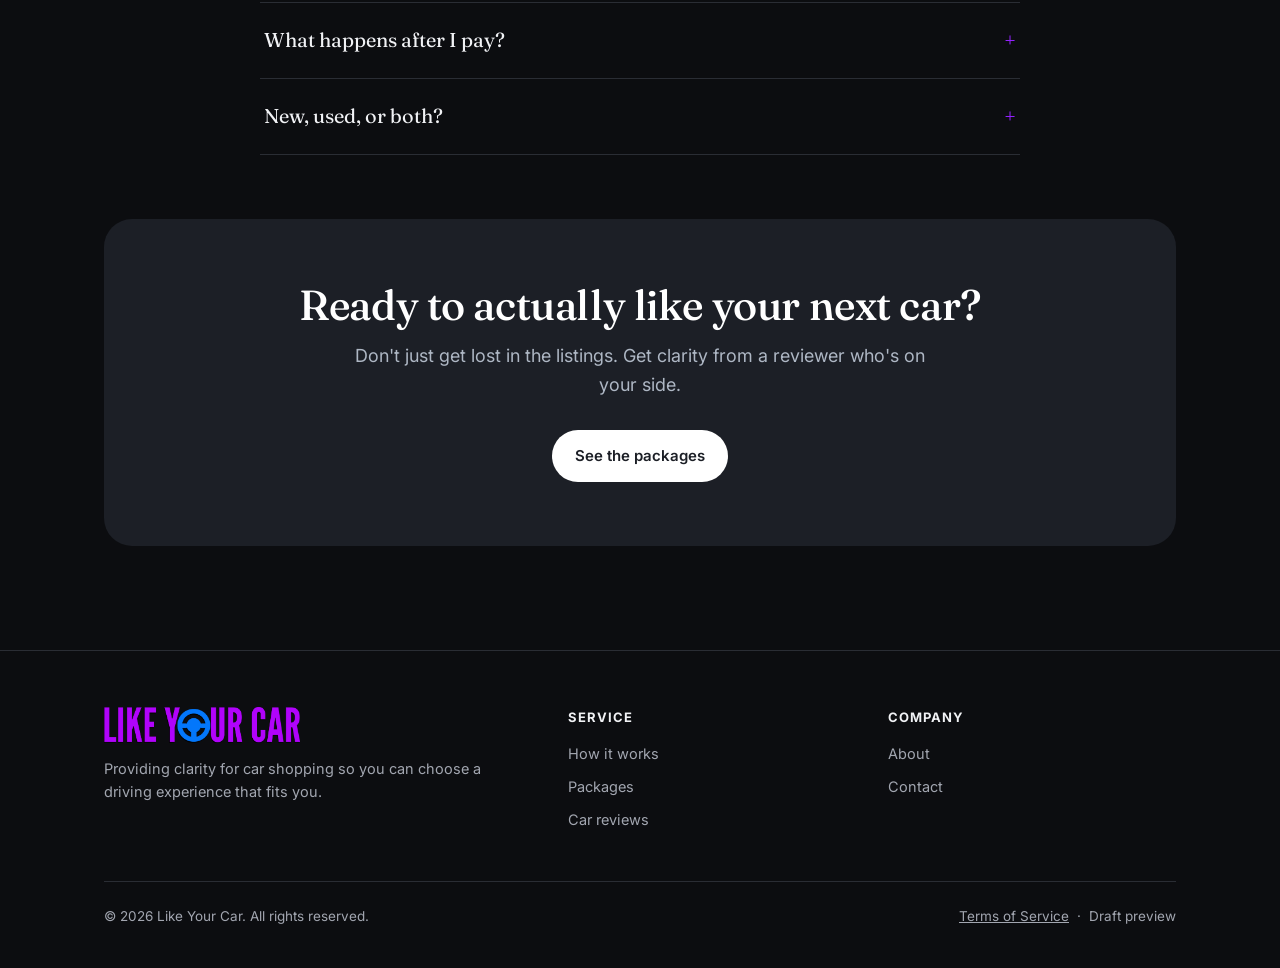
==== commit a3addacc: "Hero background image + gallery reordered to match live site - Hero now uses Adam's driving photo (a" ====
--- a/index.html
+++ b/index.html
@@ -49,13 +49,15 @@
   .nav-links a:hover{color:var(--ink)}
   .nav-cta{display:flex;gap:12px;align-items:center}
 
-  .hero{padding:56px 0 72px}
+  .hero{padding:56px 0 72px;background-image:linear-gradient(90deg,rgba(12,13,16,.95),rgba(12,13,16,.80) 45%,rgba(12,13,16,.5)),url('assets/hero.jpg');background-size:cover;background-position:center}
   .hero-grid{display:grid;grid-template-columns:1.05fr .95fr;gap:56px;align-items:center}
   .hero h1{font-size:clamp(40px,5.4vw,64px);margin:18px 0}
   .hero .lead{font-size:19px;color:var(--muted);max-width:31em;margin-bottom:30px}
   .hero-cta{display:flex;gap:14px;flex-wrap:wrap;align-items:center}
   .hero-note{margin-top:20px;font-size:14px;color:var(--muted)}
   .hero-note b{color:var(--ink);font-weight:600}
+  .hero .lead{color:#D8DBE1}
+  .hero .hero-note{color:#C6CAD2}
 
   .report{background:var(--slate);border-radius:24px;padding:30px;color:#EDEFF3;box-shadow:var(--shadow)}
   .rc-head{display:flex;justify-content:space-between;align-items:center;margin-bottom:18px}
@@ -408,22 +410,22 @@
   </div>
   <div class="marquee" aria-label="Like Your Car customers with their vehicles">
     <div class="marquee-track">
-      <img src="assets/gallery/car-1.jpg" alt="Like Your Car customer with their car" loading="lazy">
-      <img src="assets/gallery/car-2.jpg" alt="Like Your Car customer with their car" loading="lazy">
-      <img src="assets/gallery/car-3.jpg" alt="Like Your Car customer with their car" loading="lazy">
       <img src="assets/gallery/car-4.jpg" alt="Like Your Car customer with their car" loading="lazy">
-      <img src="assets/gallery/car-5.jpg" alt="Like Your Car customer with their car" loading="lazy">
       <img src="assets/gallery/car-6.jpg" alt="Like Your Car customer with their car" loading="lazy">
       <img src="assets/gallery/car-7.jpg" alt="Like Your Car customer with their car" loading="lazy">
+      <img src="assets/gallery/car-3.jpg" alt="Like Your Car customer with their car" loading="lazy">
       <img src="assets/gallery/car-8.jpg" alt="Like Your Car customer with their car" loading="lazy">
-      <img src="assets/gallery/car-1.jpg" alt="" aria-hidden="true" loading="lazy">
-      <img src="assets/gallery/car-2.jpg" alt="" aria-hidden="true" loading="lazy">
-      <img src="assets/gallery/car-3.jpg" alt="" aria-hidden="true" loading="lazy">
+      <img src="assets/gallery/car-1.jpg" alt="Like Your Car customer with their car" loading="lazy">
+      <img src="assets/gallery/car-5.jpg" alt="Like Your Car customer with their car" loading="lazy">
+      <img src="assets/gallery/car-2.jpg" alt="Like Your Car customer with their car" loading="lazy">
       <img src="assets/gallery/car-4.jpg" alt="" aria-hidden="true" loading="lazy">
-      <img src="assets/gallery/car-5.jpg" alt="" aria-hidden="true" loading="lazy">
       <img src="assets/gallery/car-6.jpg" alt="" aria-hidden="true" loading="lazy">
       <img src="assets/gallery/car-7.jpg" alt="" aria-hidden="true" loading="lazy">
+      <img src="assets/gallery/car-3.jpg" alt="" aria-hidden="true" loading="lazy">
       <img src="assets/gallery/car-8.jpg" alt="" aria-hidden="true" loading="lazy">
+      <img src="assets/gallery/car-1.jpg" alt="" aria-hidden="true" loading="lazy">
+      <img src="assets/gallery/car-5.jpg" alt="" aria-hidden="true" loading="lazy">
+      <img src="assets/gallery/car-2.jpg" alt="" aria-hidden="true" loading="lazy">
     </div>
   </div>
   <div class="tlist">
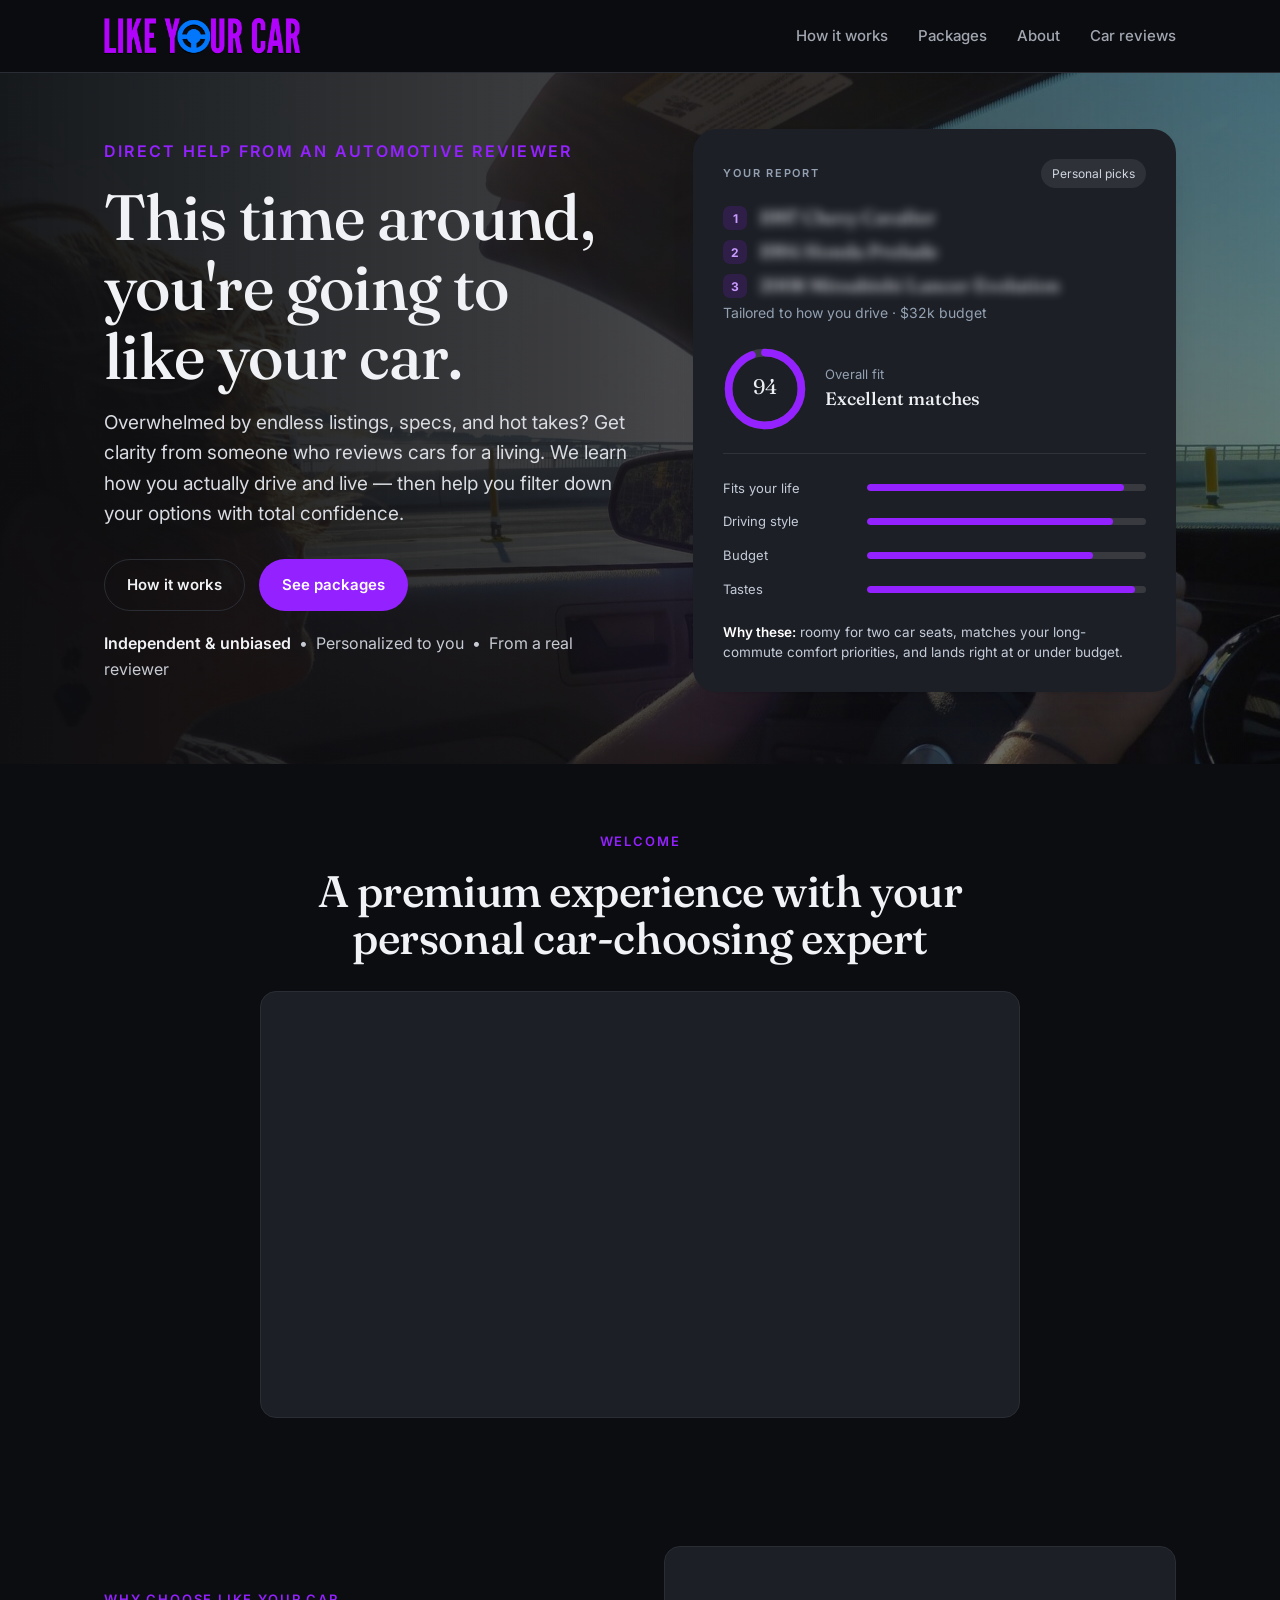
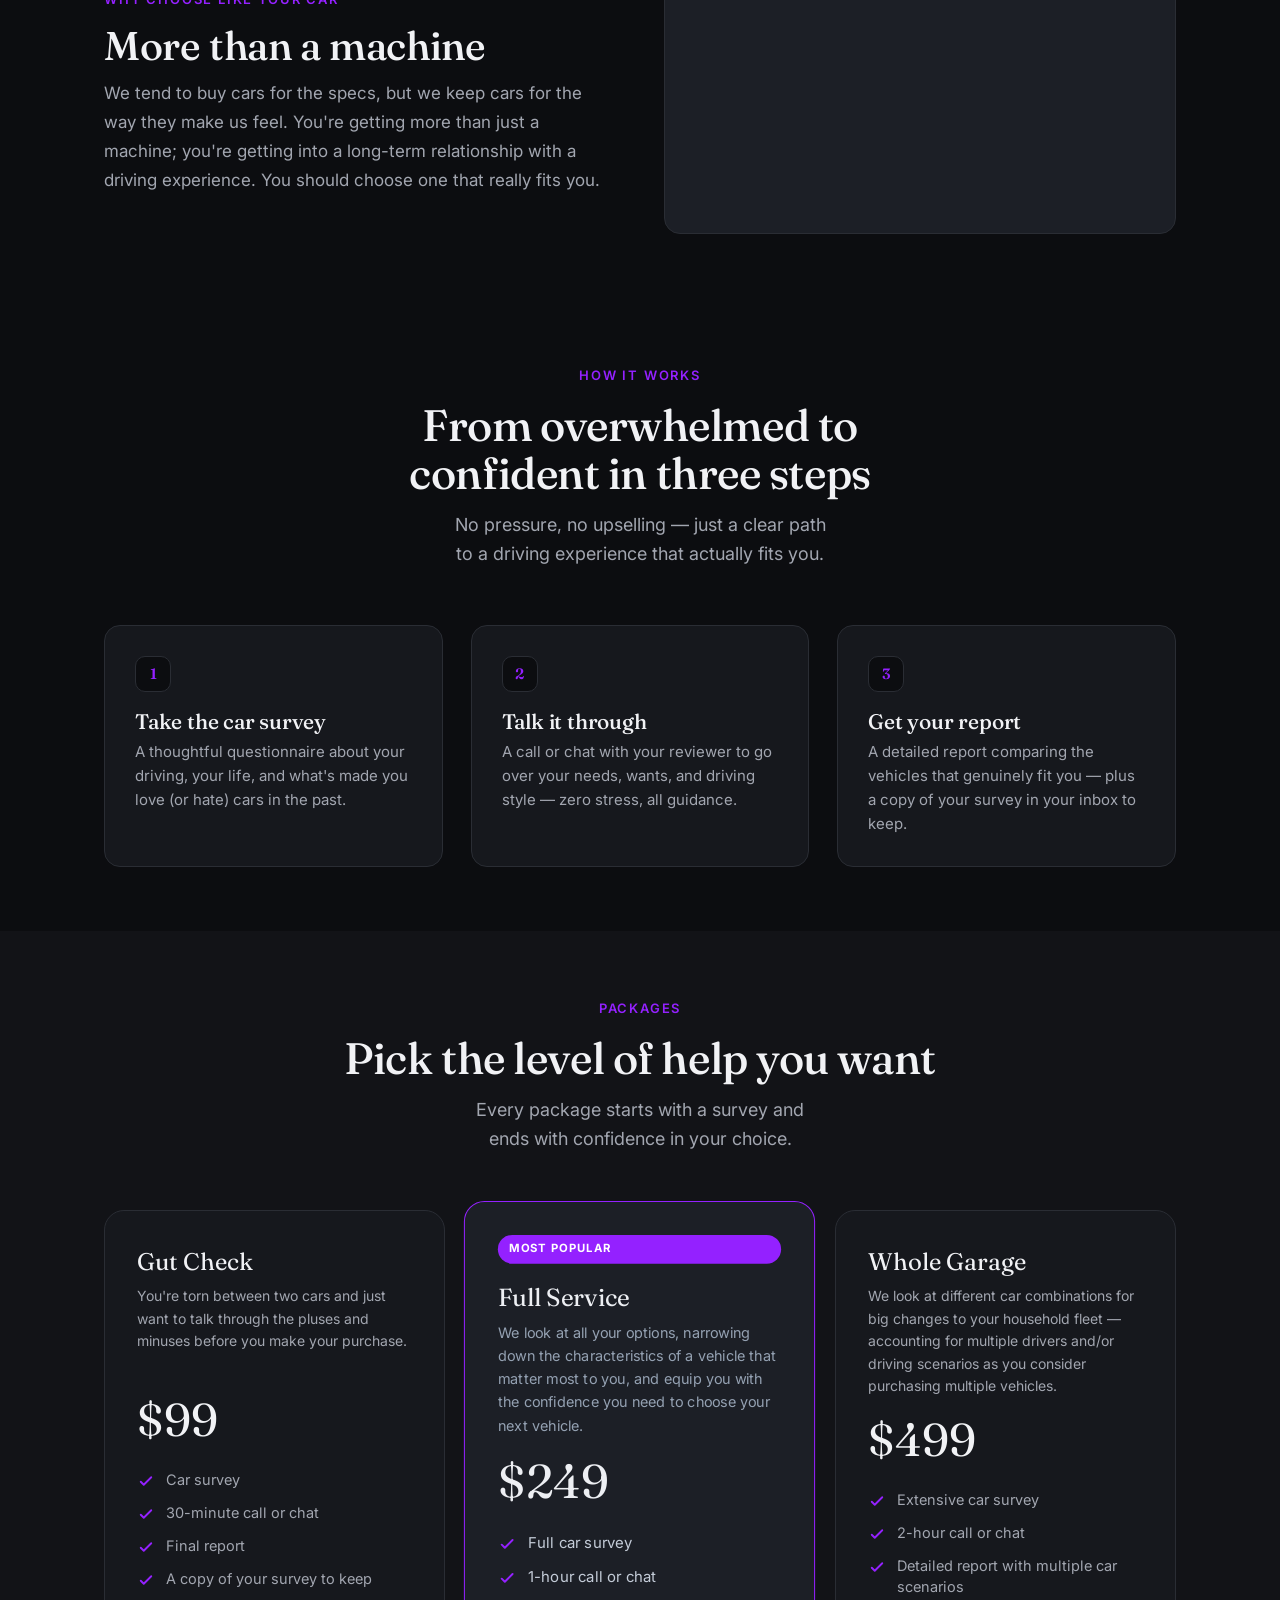
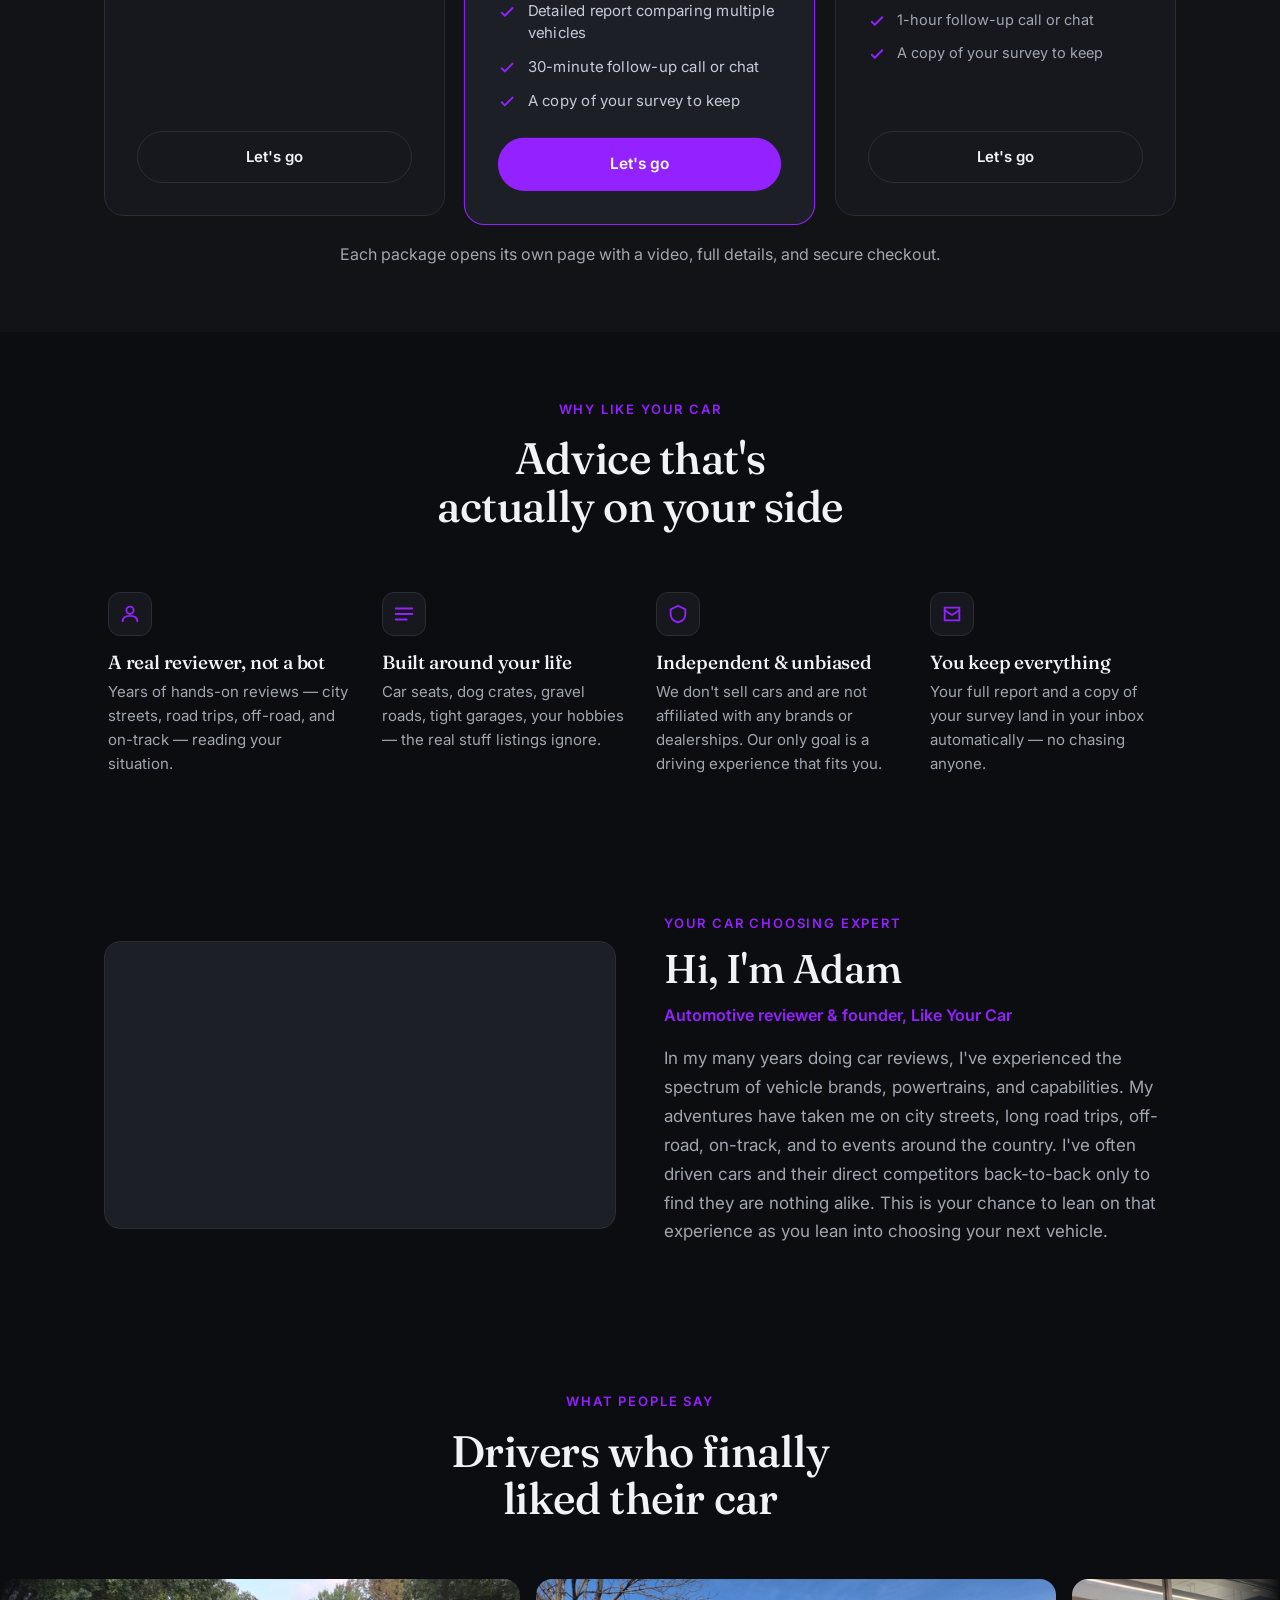
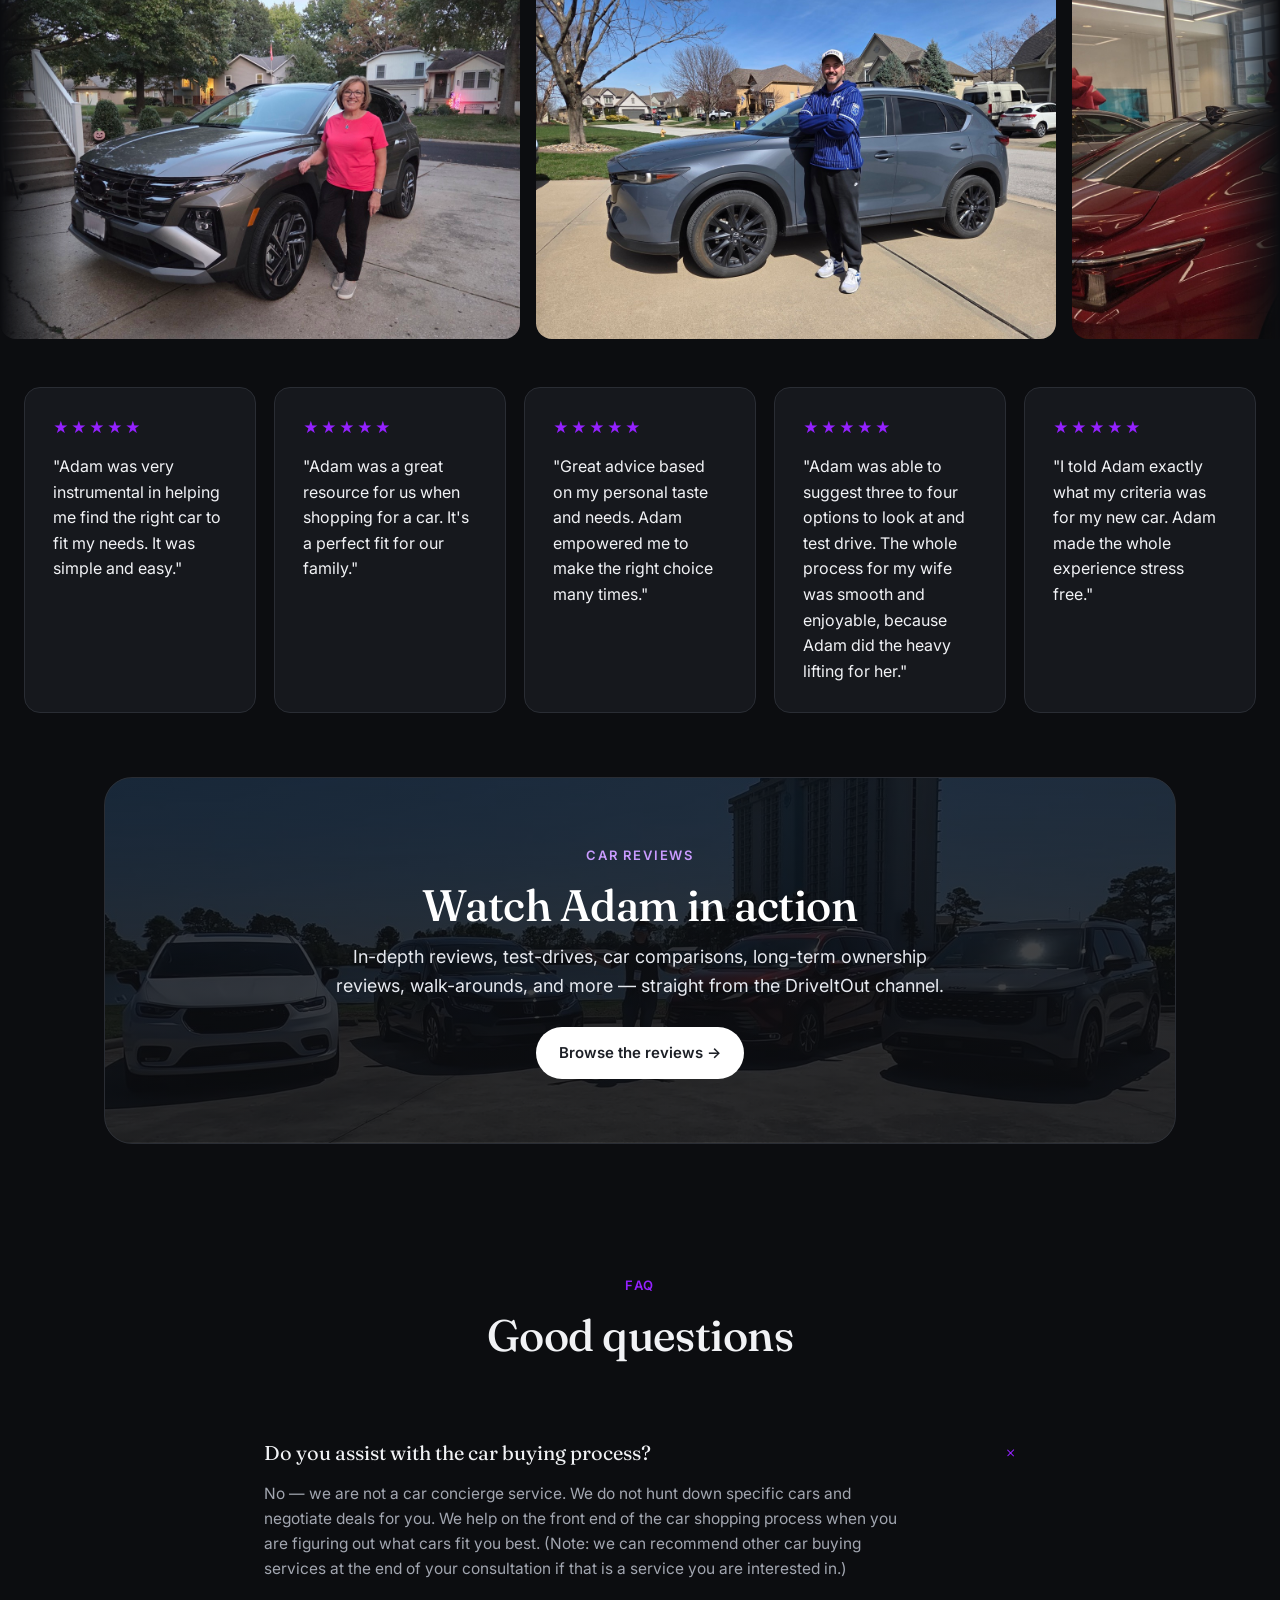
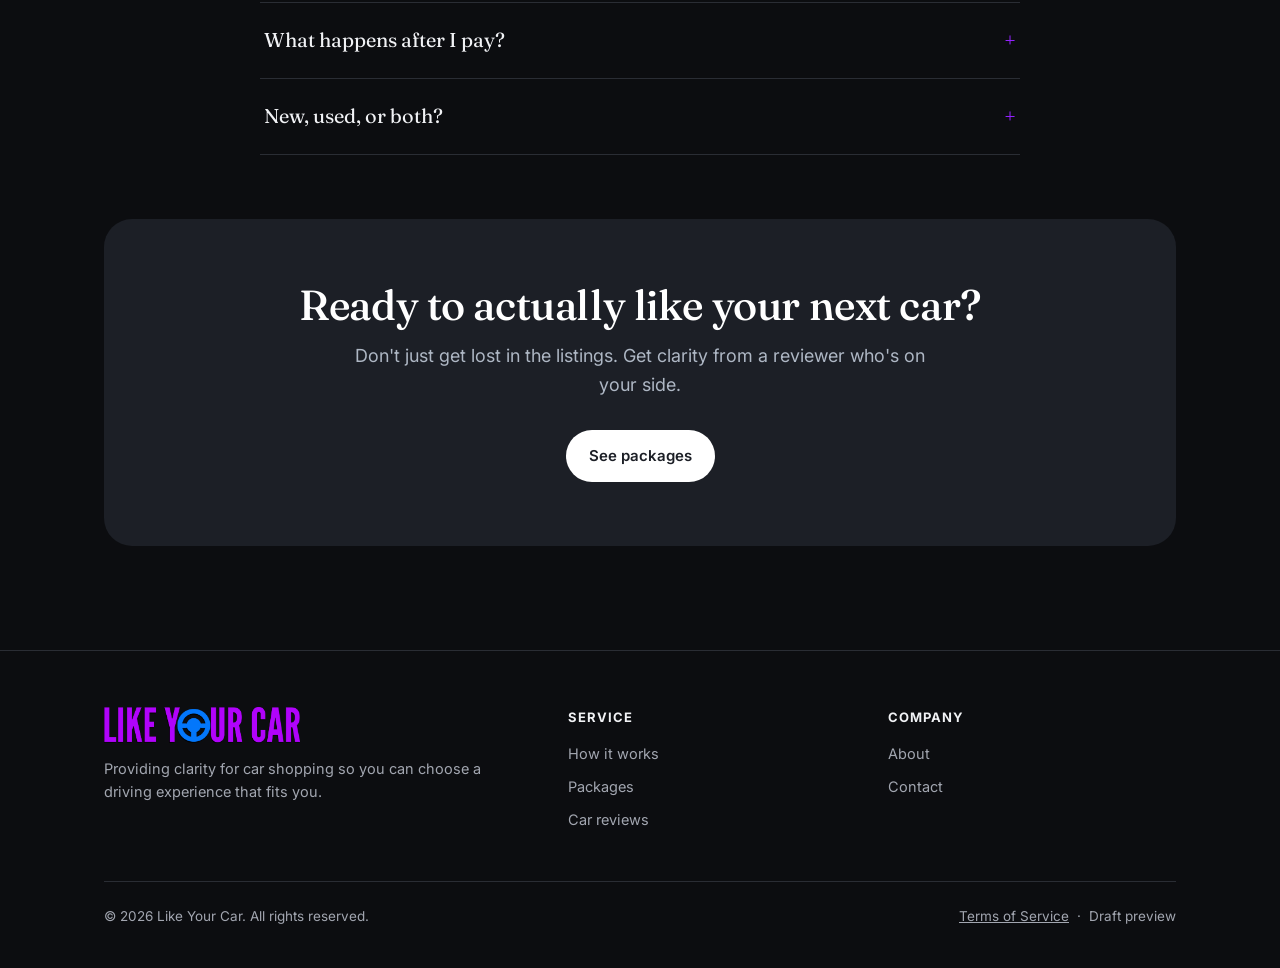
==== commit 8f790515: "CTA band button: 'See the packages' -> 'See packages'" ====
--- a/index.html
+++ b/index.html
@@ -482,7 +482,7 @@
     <div class="cta-band">
       <h2>Ready to actually like your next car?</h2>
       <p>Don't just get lost in the listings. Get clarity from a reviewer who's on your side.</p>
-      <a href="#pricing" class="btn btn-light">See the packages</a>
+      <a href="#pricing" class="btn btn-light">See packages</a>
     </div>
   </div>
 </section>
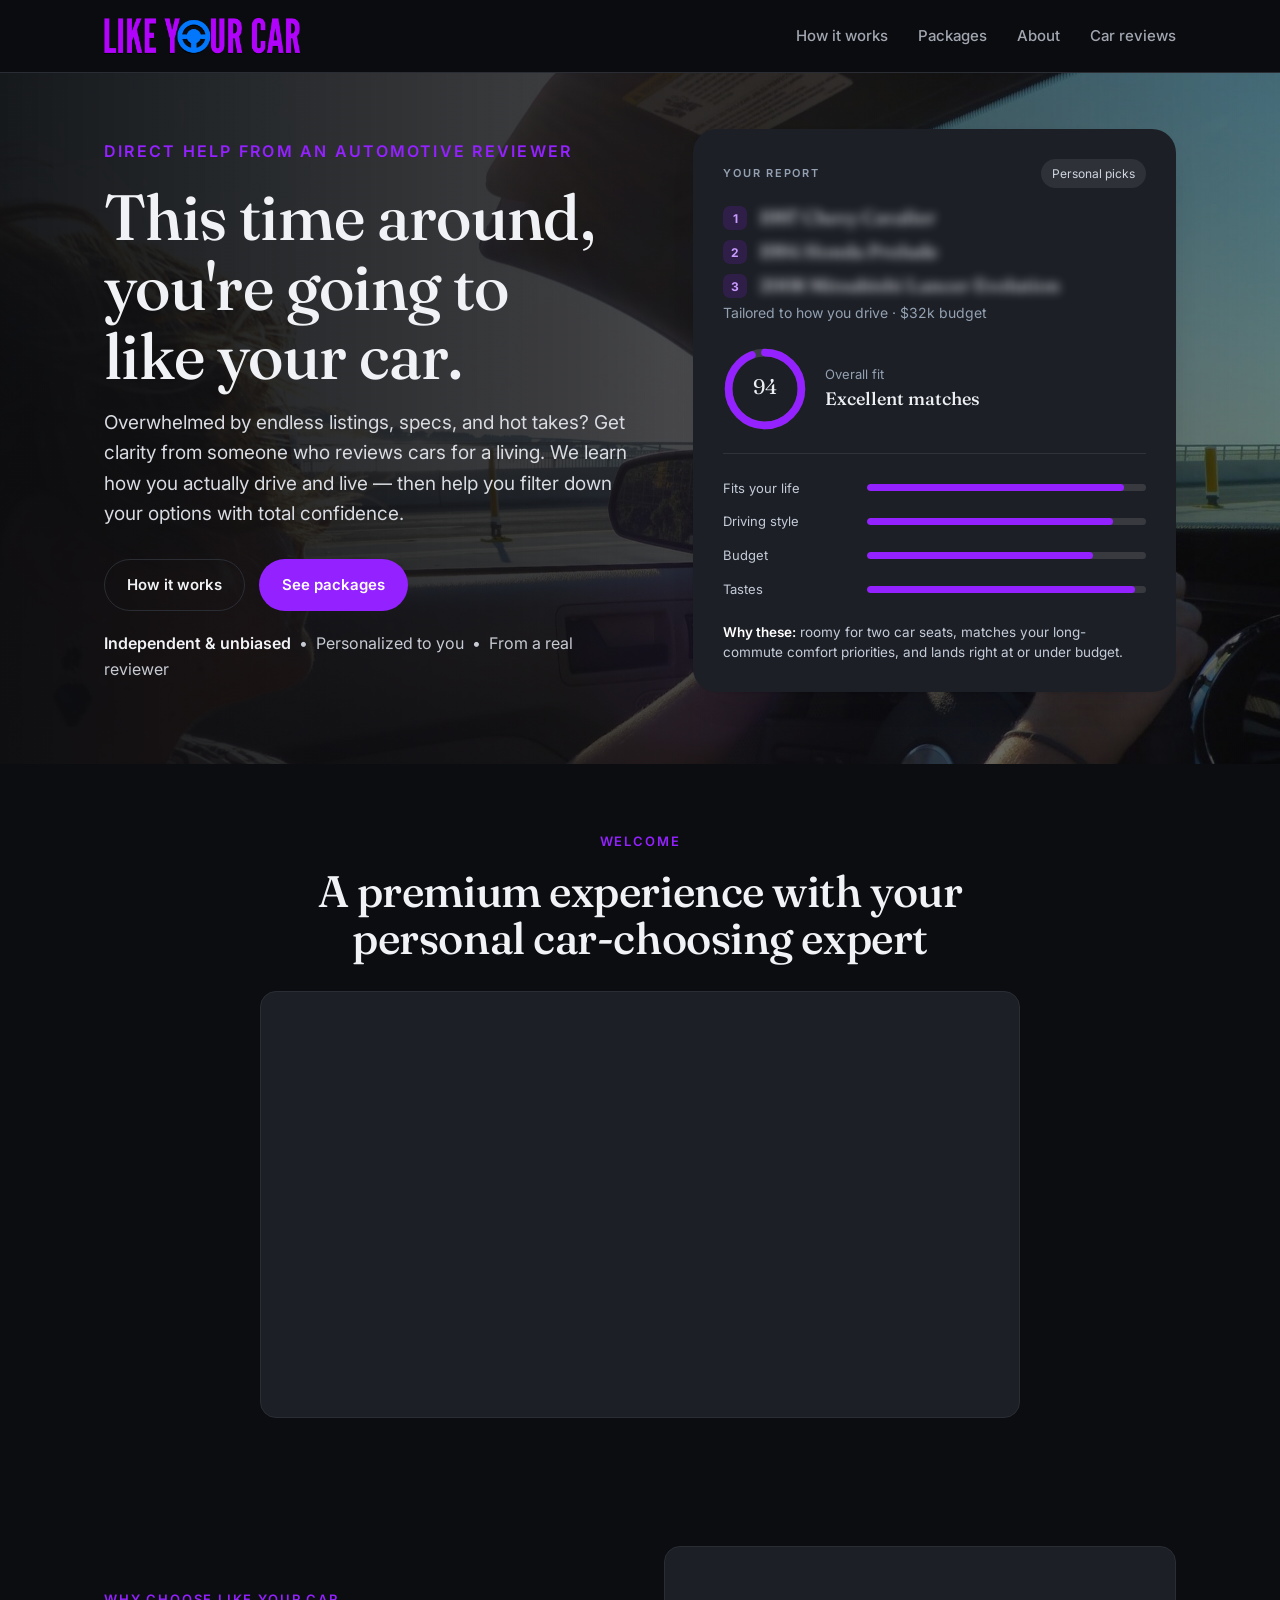
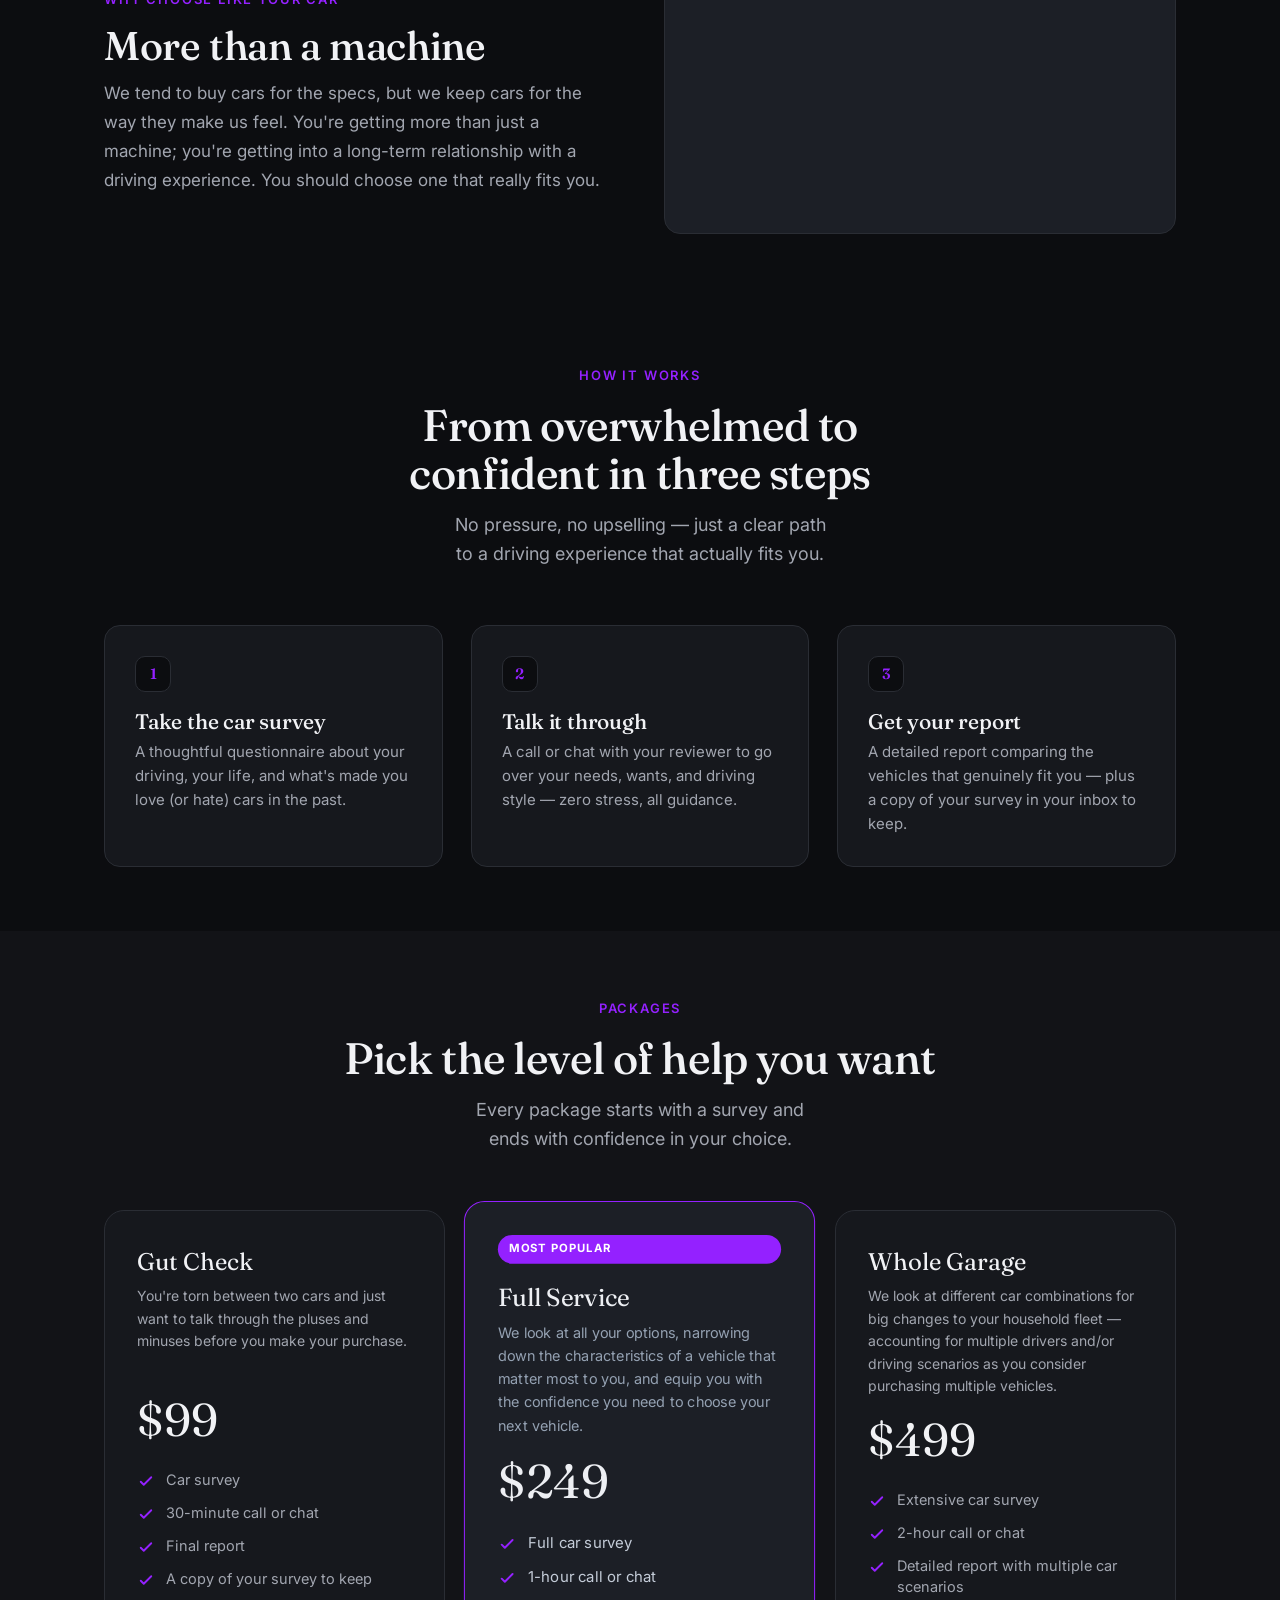
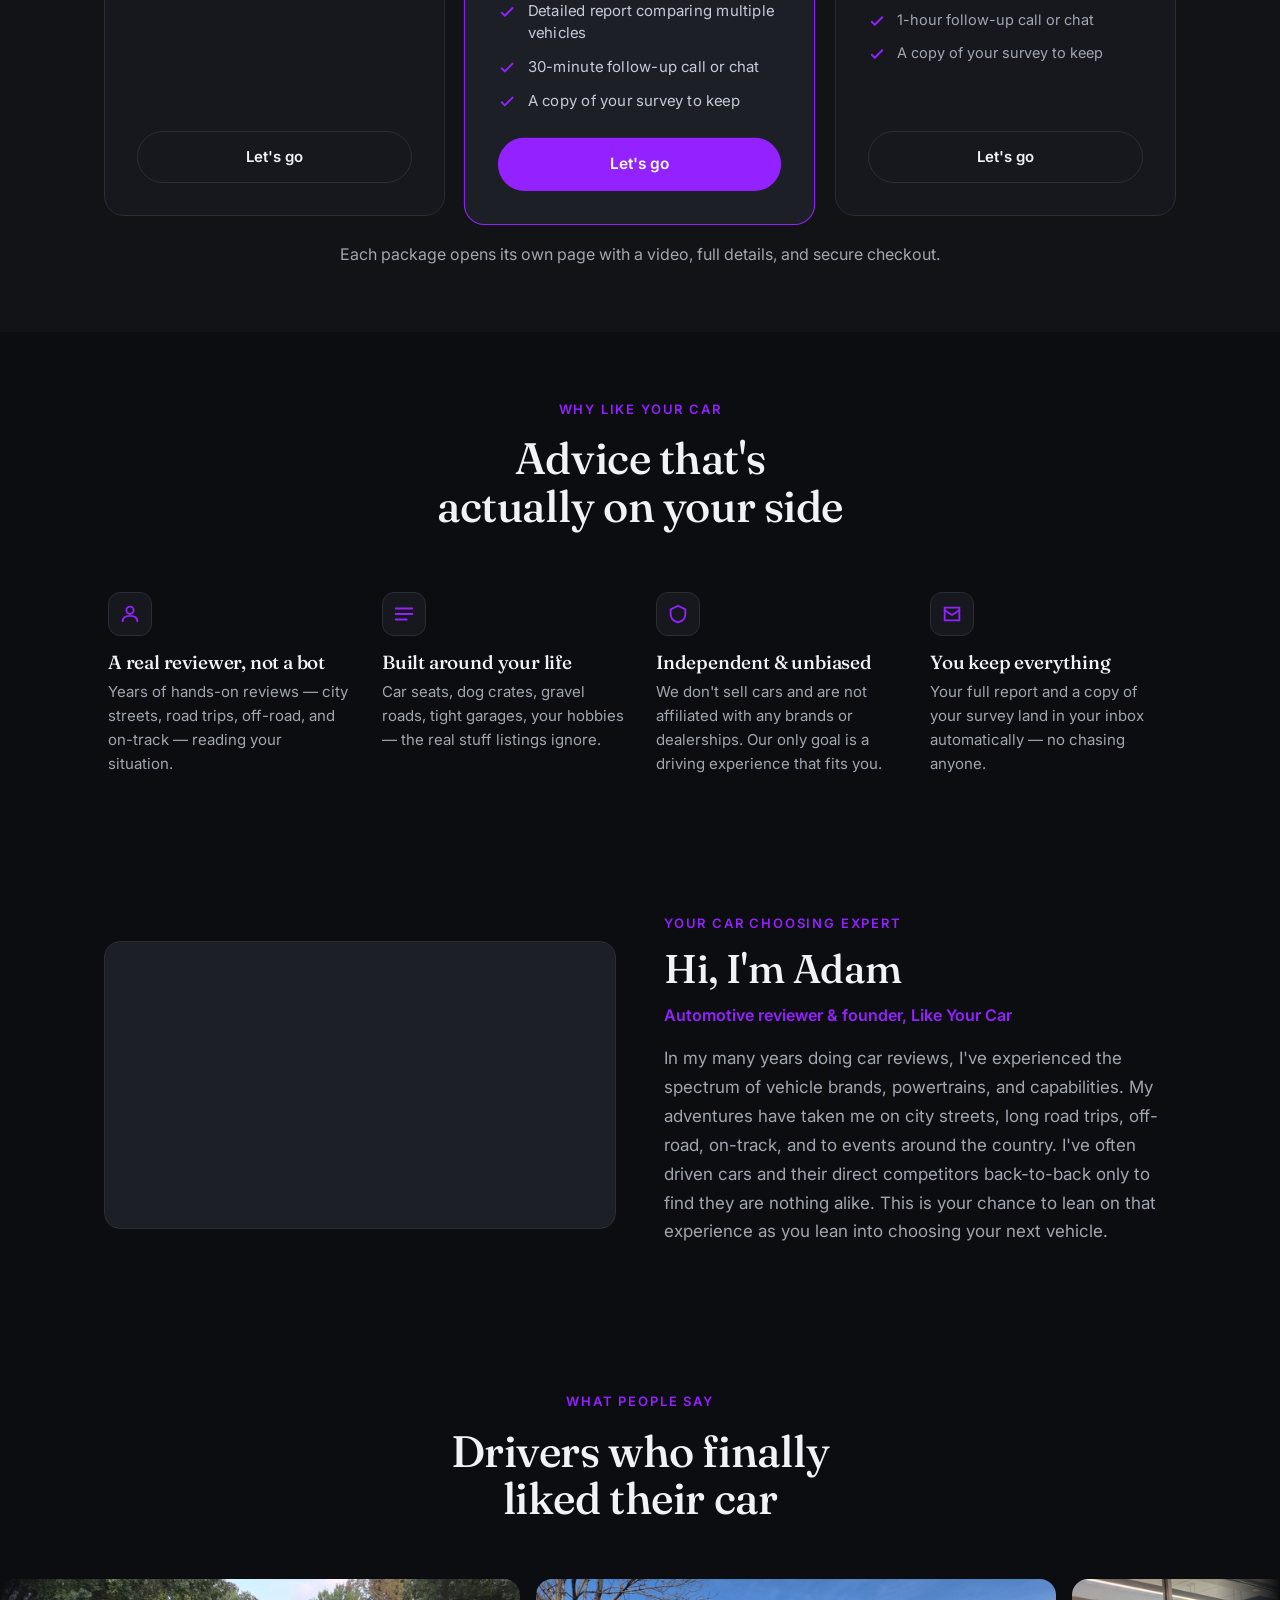
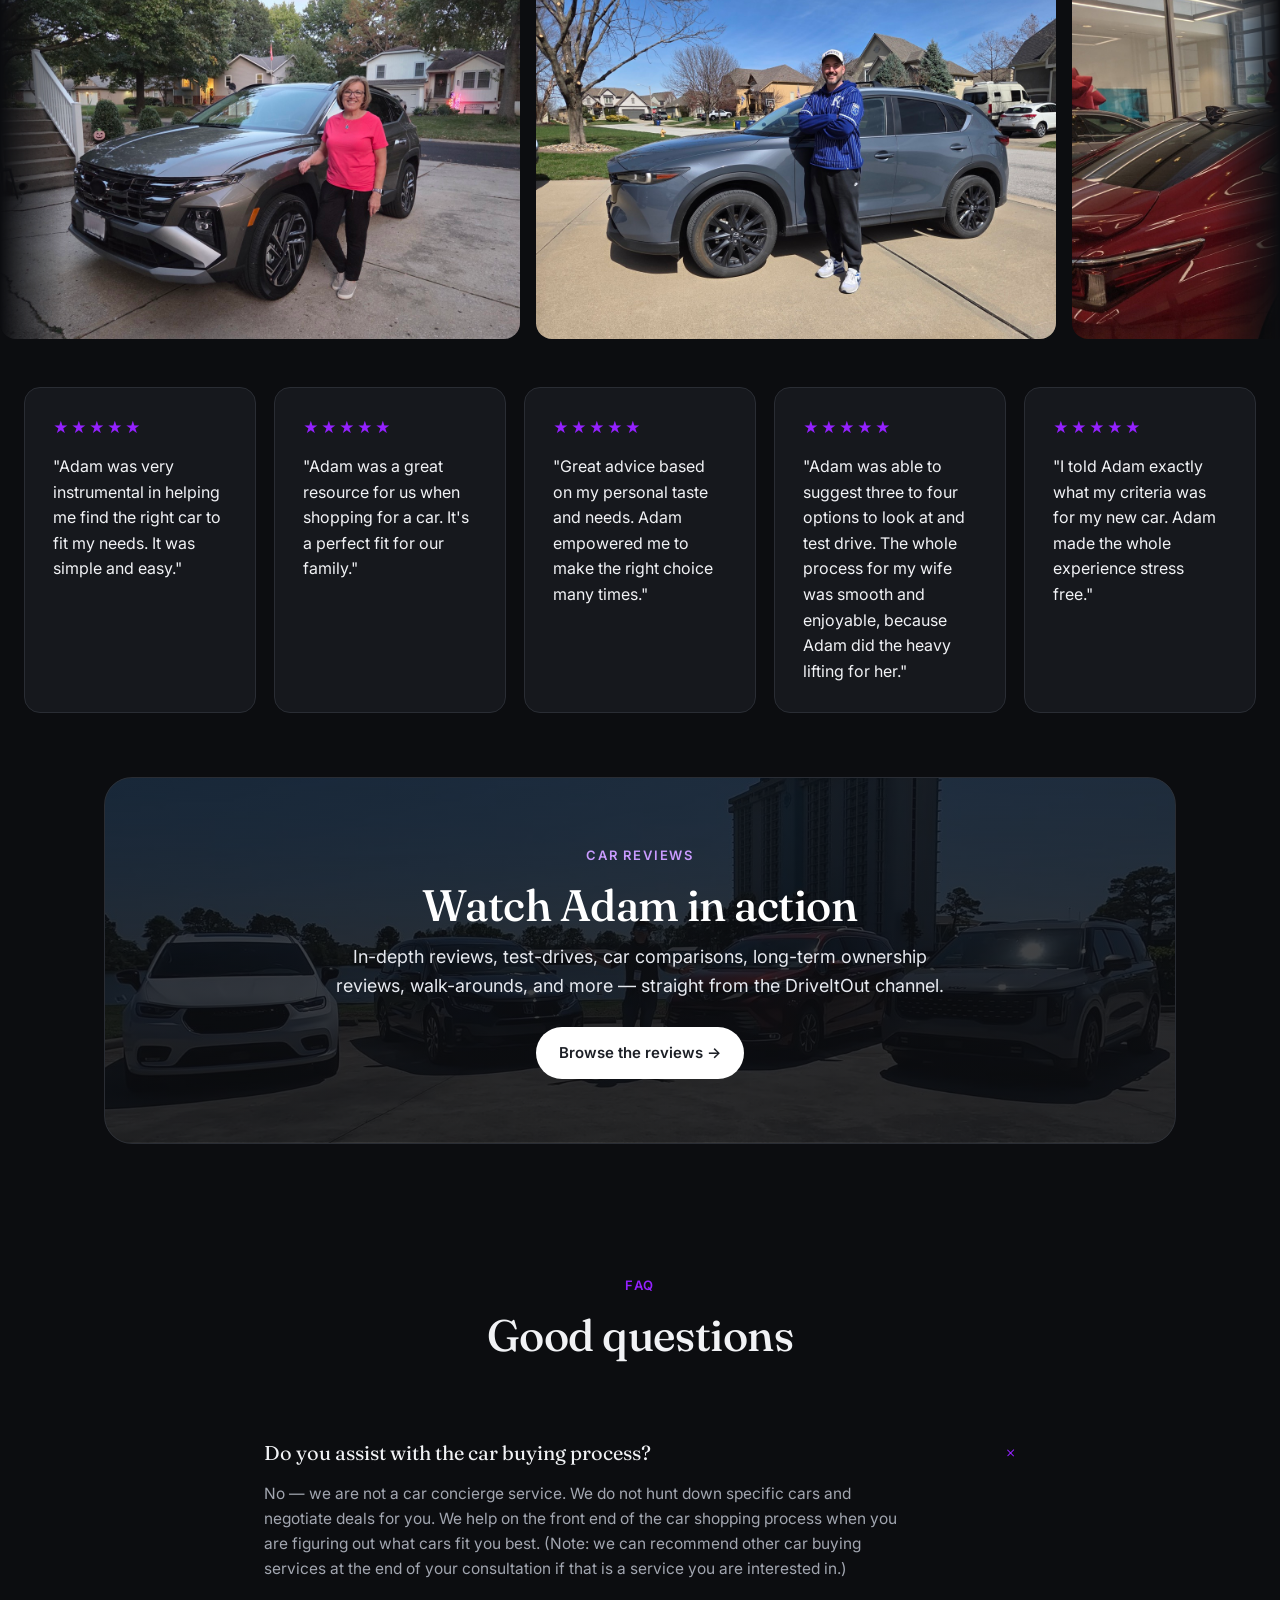
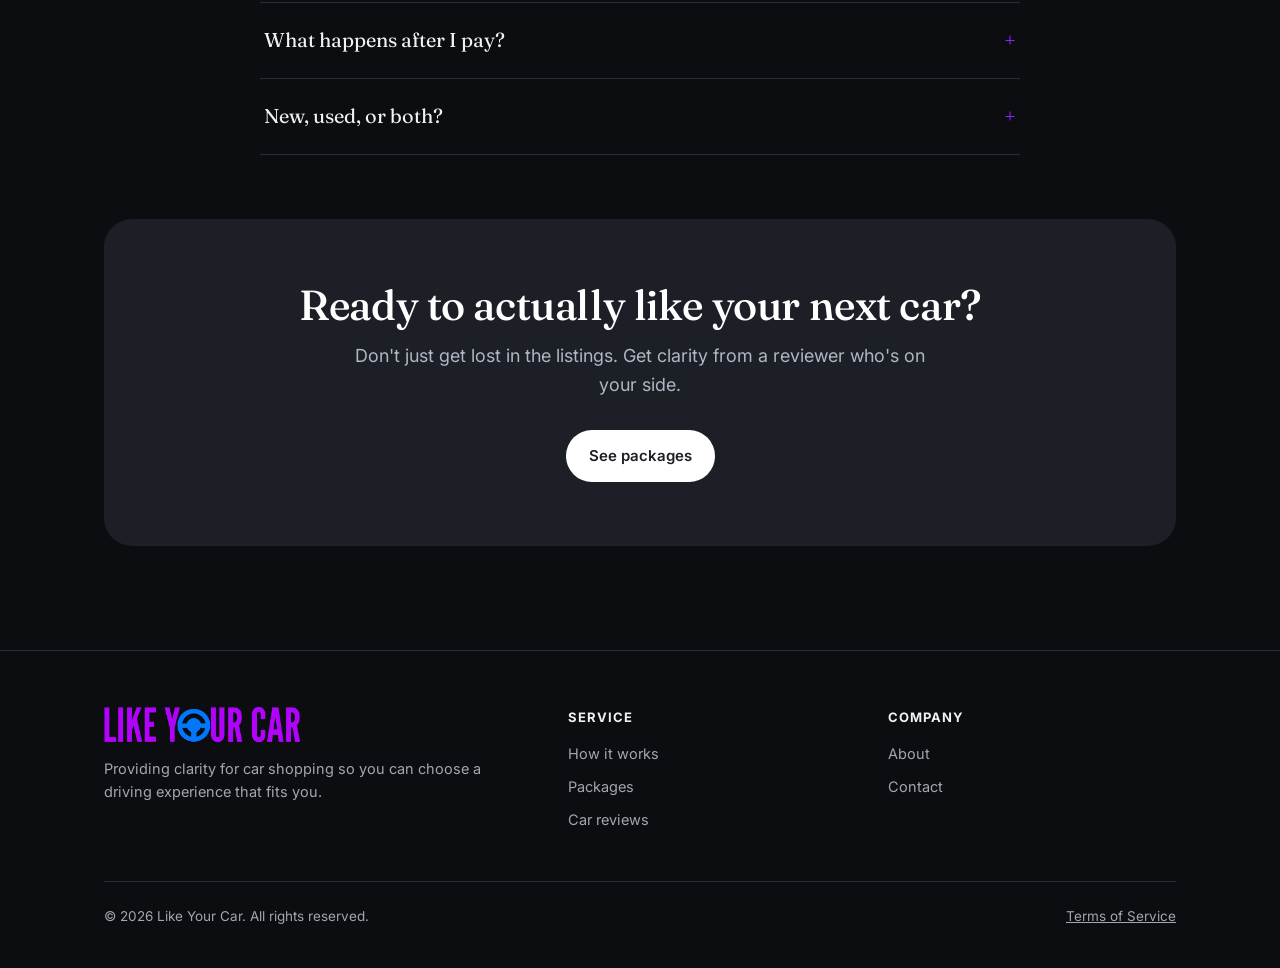
==== commit 23962a12: "Audit pass: remove Draft-preview footer text + stale draft comment; add favicon + meta descriptions " ====
--- a/index.html
+++ b/index.html
@@ -1,16 +1,12 @@
 <!DOCTYPE html>
-<!--
-  Like Your Car — DRAFT PREVIEW (real tiers + content)
-  Accurate: service tiers, prices, positioning, key quote.
-  Still placeholder: reviewer name/photo/bio, the 5 real testimonials, final brand colors/logo.
-  Production version will move to Astro/Next + Vercel, with Stripe checkout + Tally embed.
--->
 <html lang="en">
 <head>
 <meta charset="UTF-8">
 <meta name="viewport" content="width=device-width, initial-scale=1.0">
 <title>Like Your Car — Clarity for car shopping, from a real reviewer</title>
 <meta name="description" content="Direct help from an automotive reviewer. We learn how you drive and live, then help you choose your next vehicle with confidence.">
+<link rel="icon" type="image/png" href="assets/favicon.png">
+<link rel="apple-touch-icon" href="assets/apple-touch-icon.png">
 <link rel="preconnect" href="https://fonts.googleapis.com">
 <link rel="preconnect" href="https://fonts.gstatic.com" crossorigin>
 <link href="https://fonts.googleapis.com/css2?family=Fraunces:ital,opsz,wght@0,9..144,400;0,9..144,500;0,9..144,600;1,9..144,400;1,9..144,500&family=Inter:wght@400;500;600;700&display=swap" rel="stylesheet">
@@ -504,11 +500,11 @@
       <div class="foot-col">
         <h4>Company</h4>
         <a href="#about">About</a>
-        <a href="#">Contact</a>
+        <a href="contact.html">Contact</a>
       </div>    </div>
     <div class="foot-bottom">
       <span>© 2026 Like Your Car. All rights reserved.</span>
-      <span><a href="terms.html" style="color:inherit;text-decoration:underline">Terms of Service</a> &nbsp;·&nbsp; Draft preview</span>
+      <span><a href="terms.html" style="color:inherit;text-decoration:underline">Terms of Service</a></span>
     </div>
   </div>
 </footer>
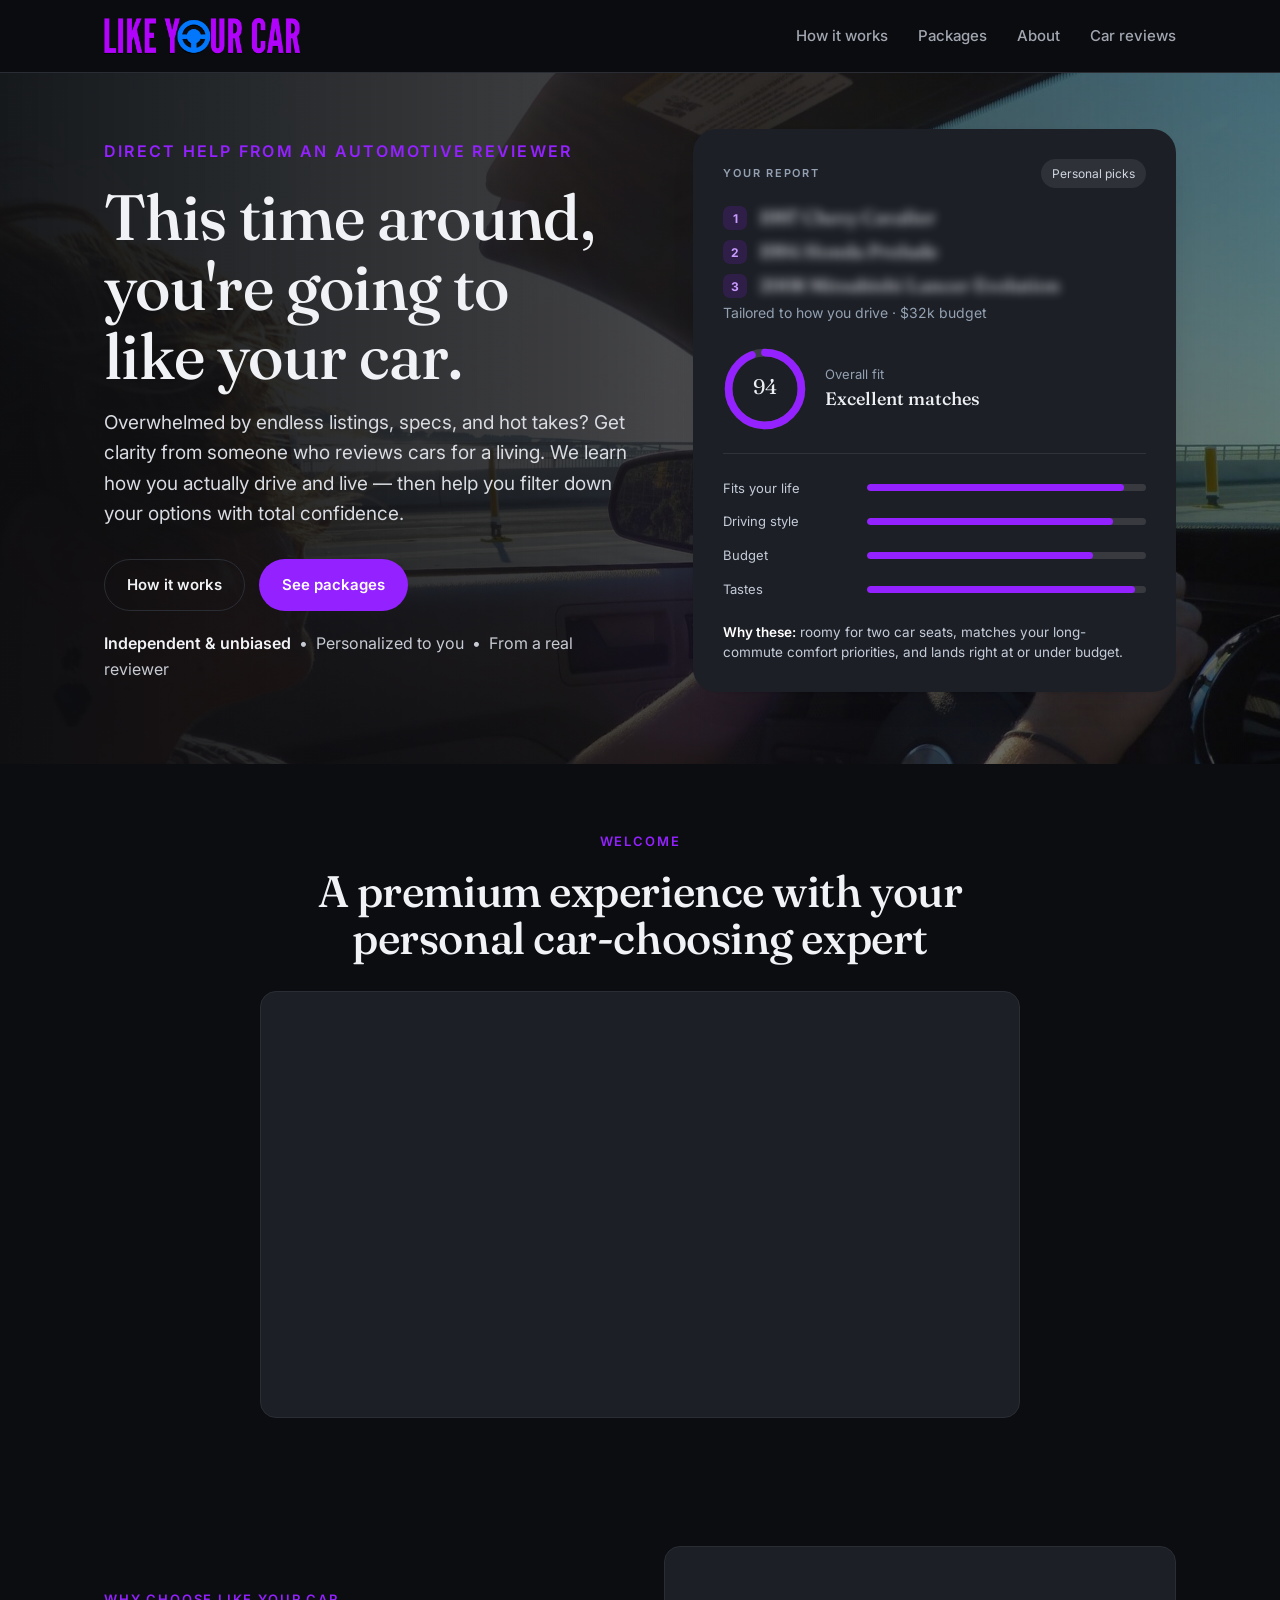
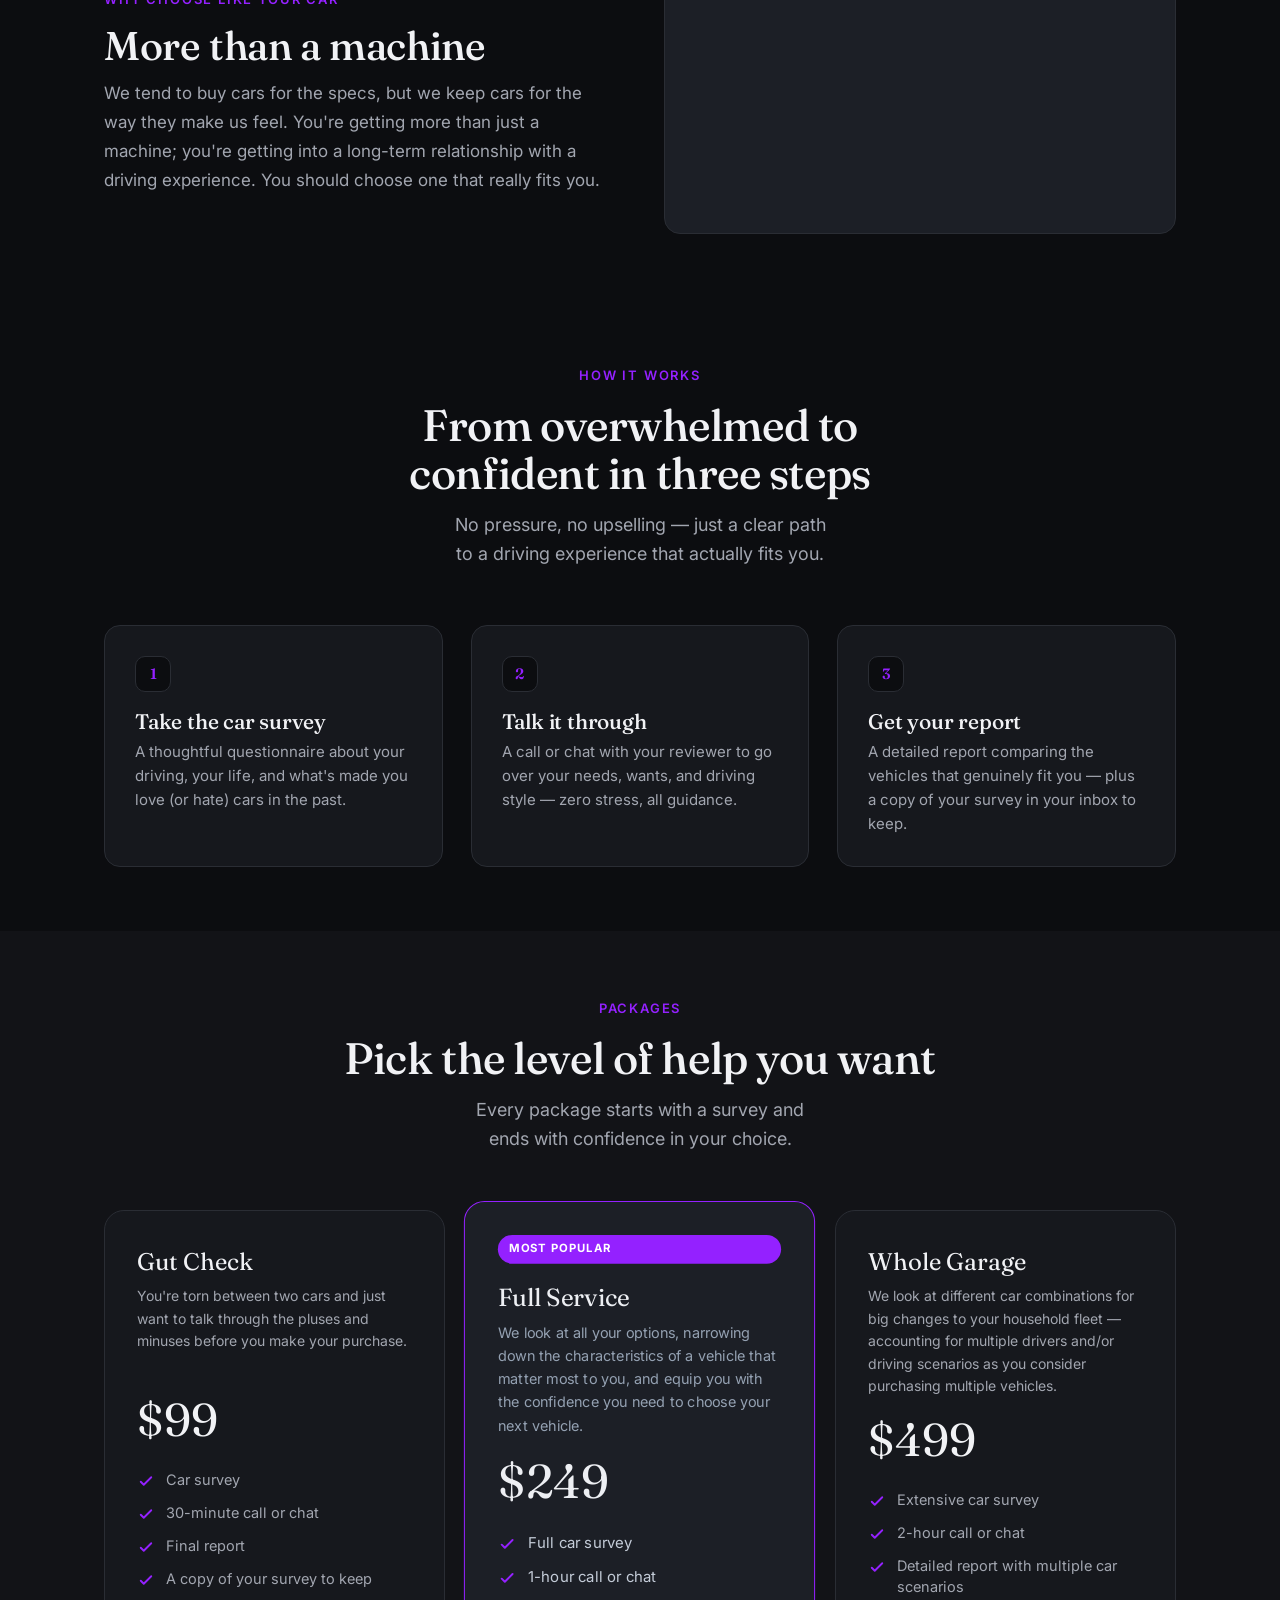
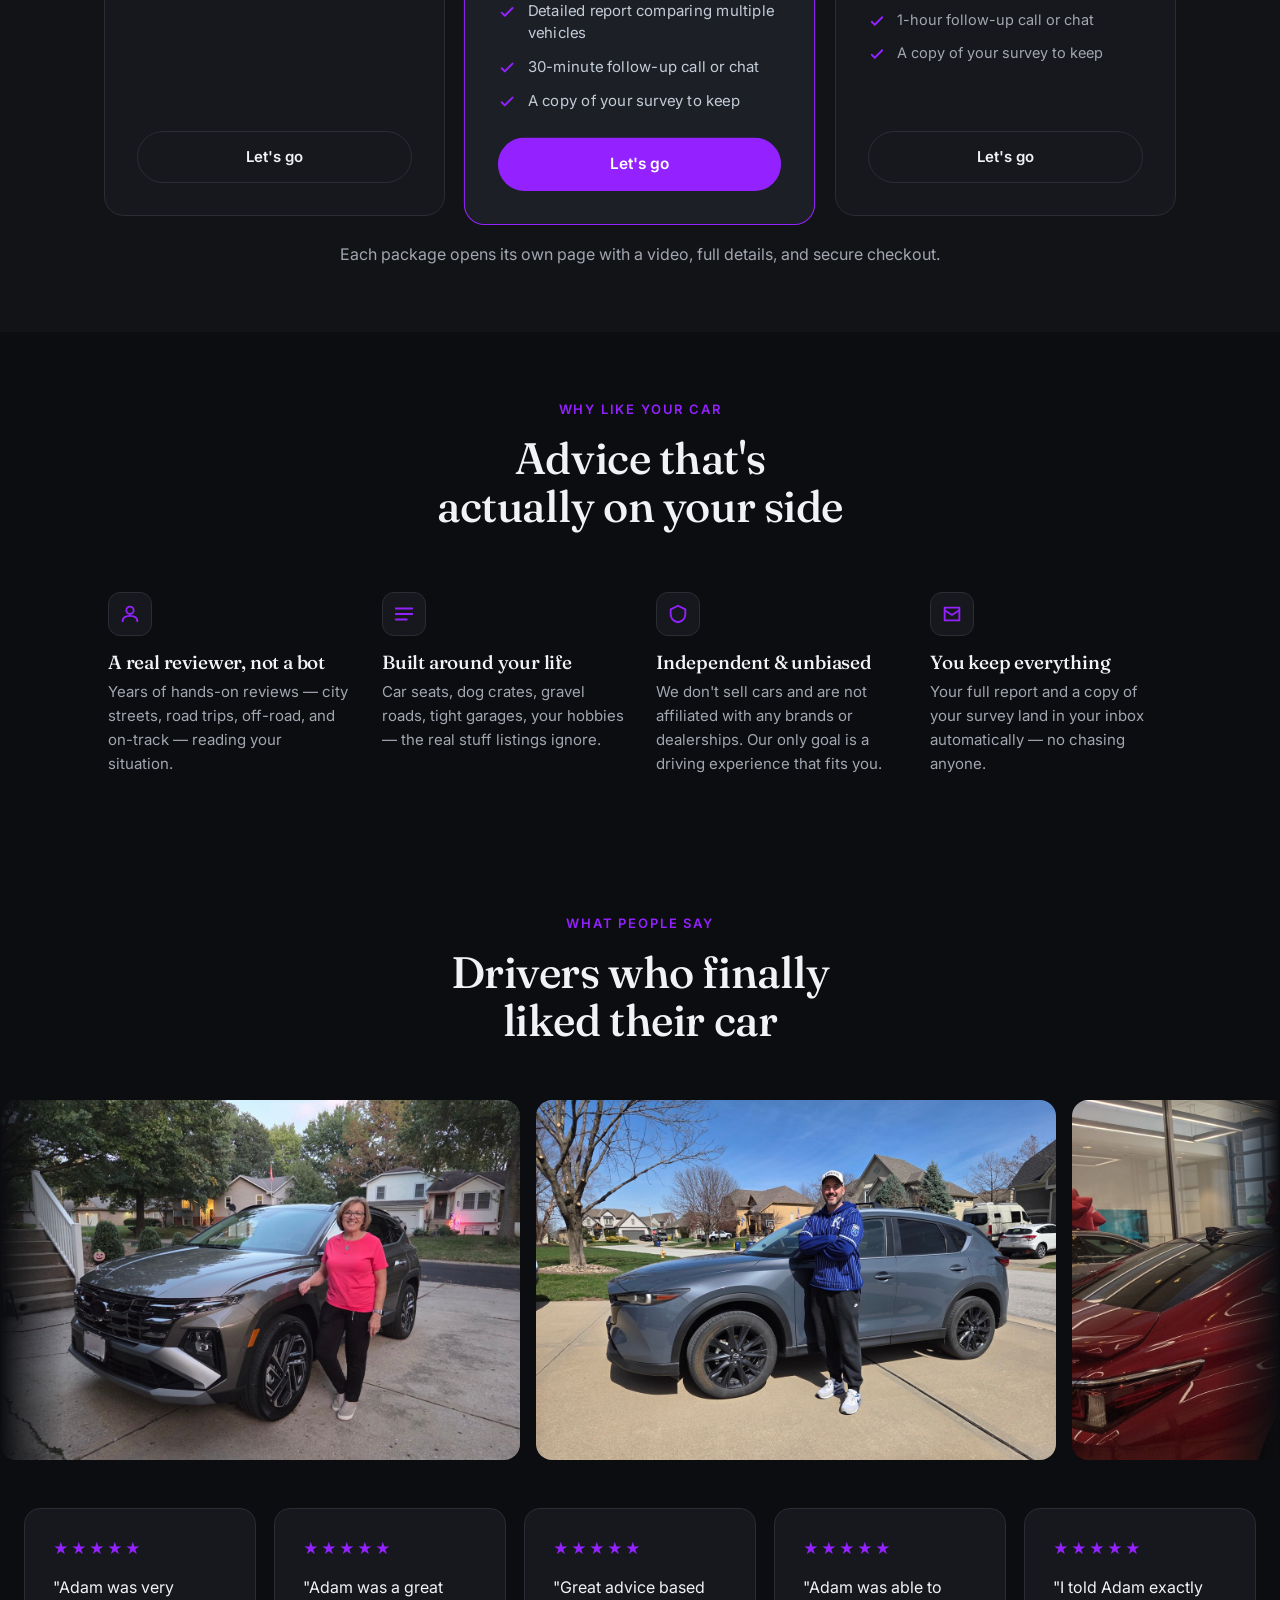
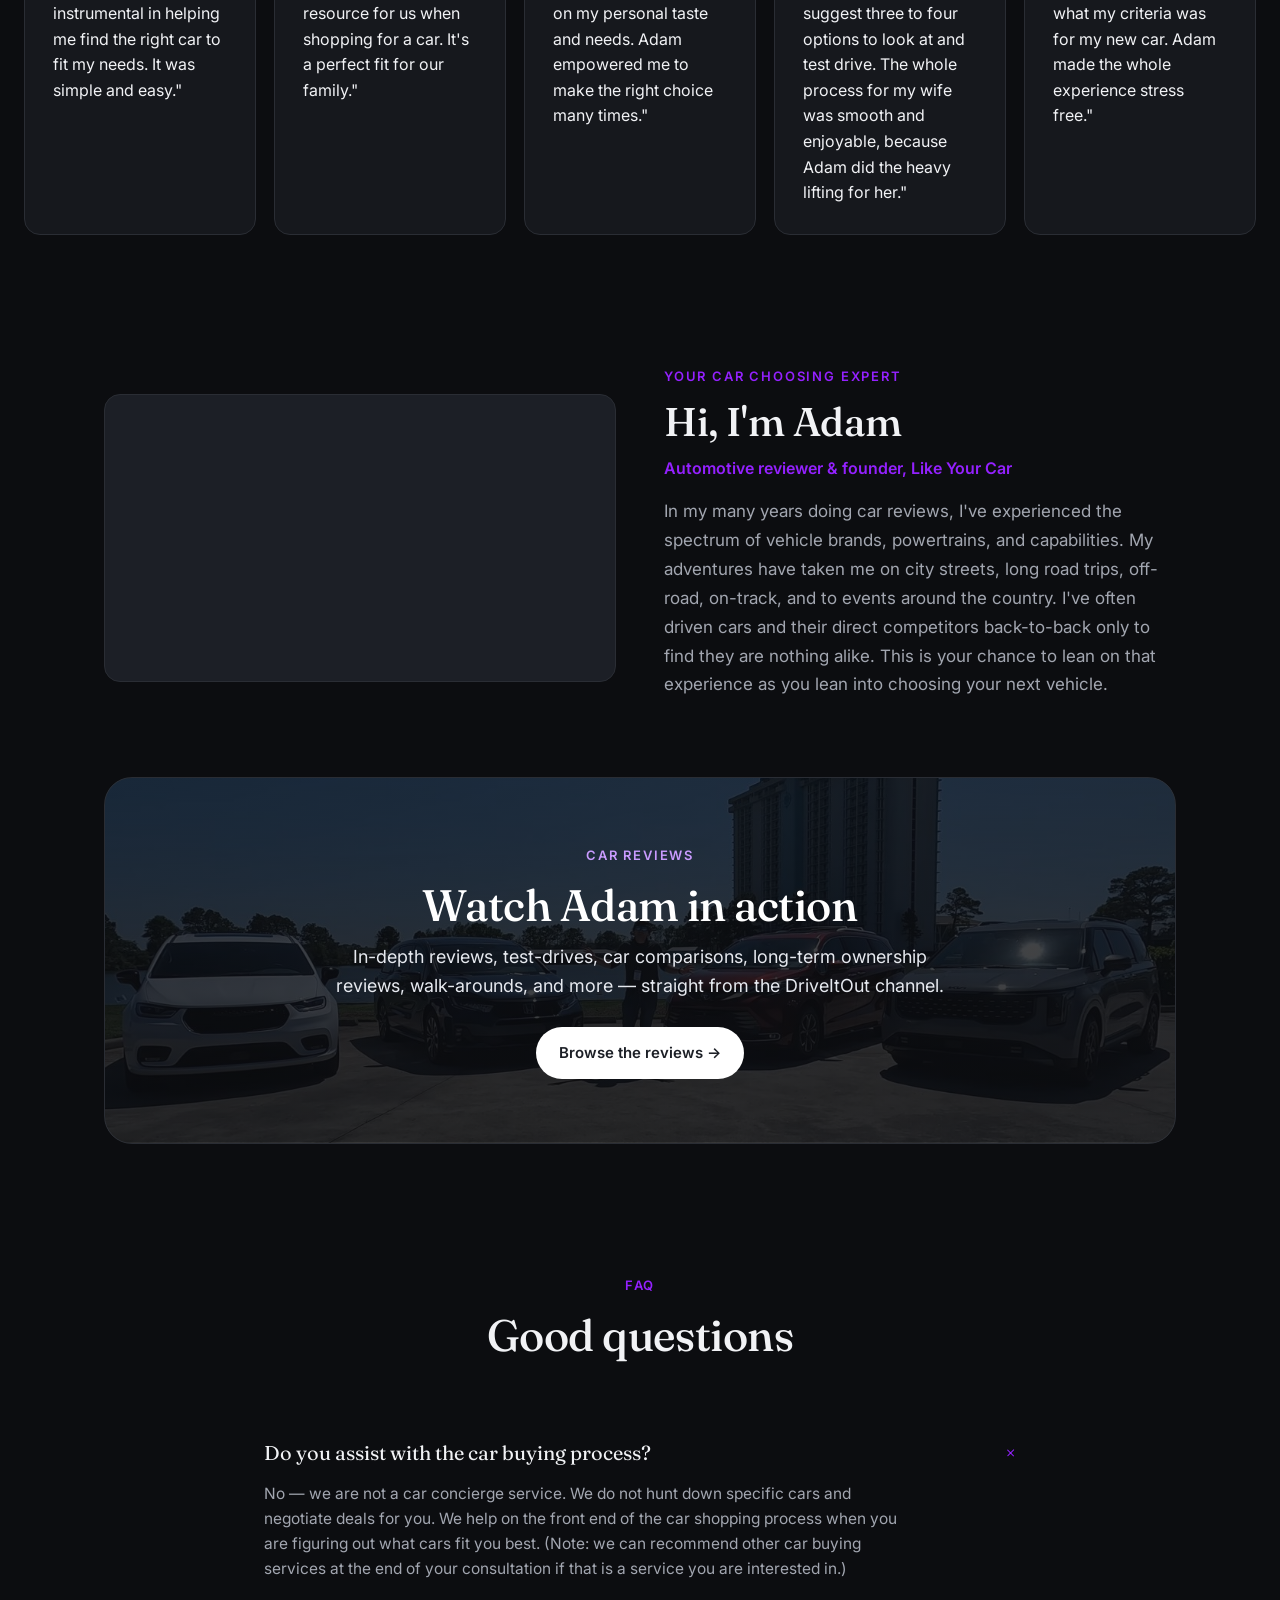
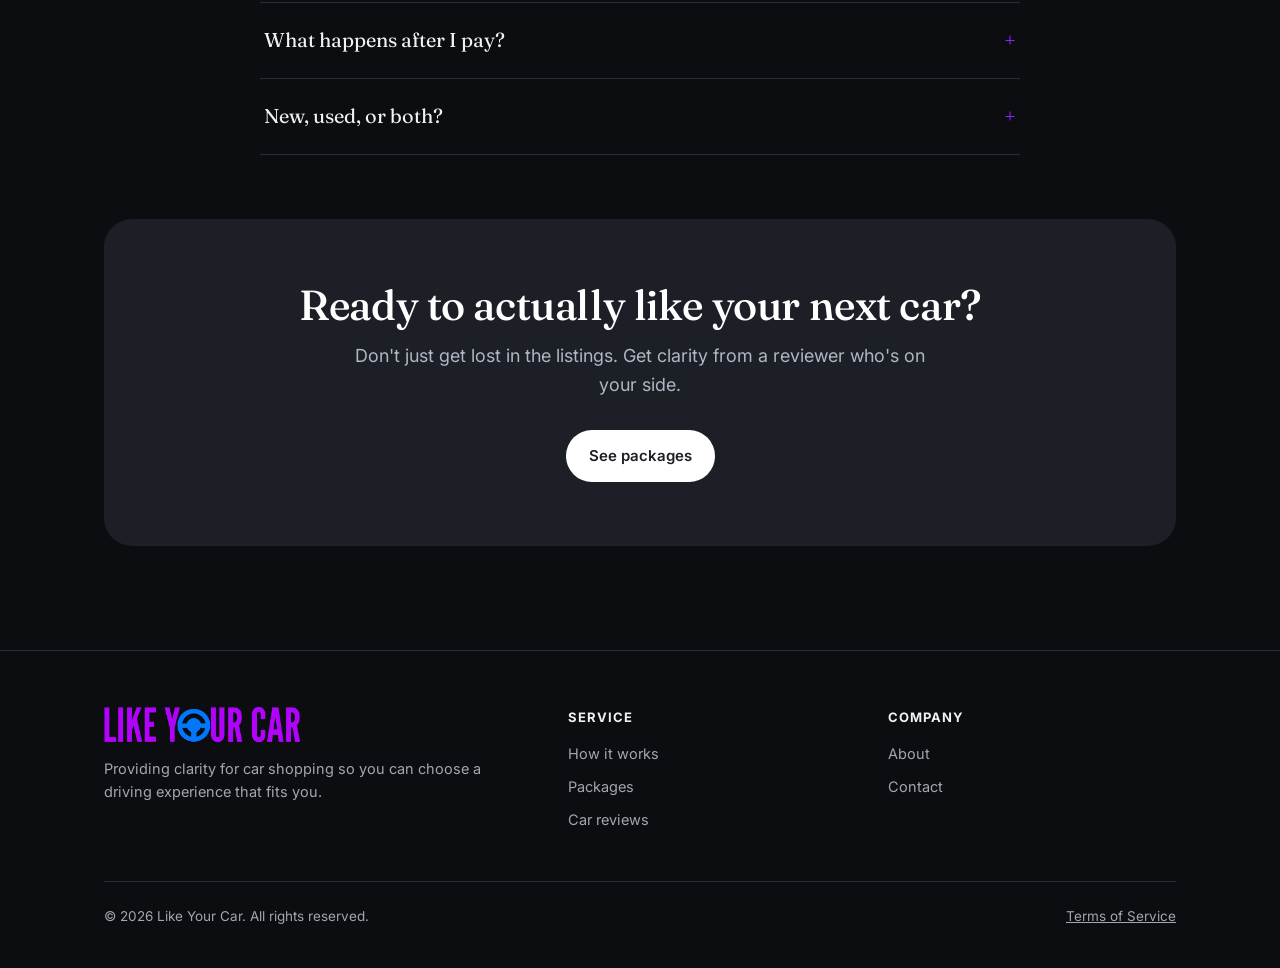
==== commit d39b8e59: "Adam's email edits: all 6 videos replaced with re-done versions; About moved below testimonials - We" ====
--- a/index.html
+++ b/index.html
@@ -3,6 +3,14 @@
 <head>
 <meta charset="UTF-8">
 <meta name="viewport" content="width=device-width, initial-scale=1.0">
+<!-- Google tag (gtag.js) -->
+<script async src="https://www.googletagmanager.com/gtag/js?id=G-8H4JYPQMRT"></script>
+<script>
+  window.dataLayer = window.dataLayer || [];
+  function gtag(){dataLayer.push(arguments);}
+  gtag('js', new Date());
+  gtag('config', 'G-8H4JYPQMRT');
+</script>
 <title>Like Your Car — Clarity for car shopping, from a real reviewer</title>
 <meta name="description" content="Direct help from an automotive reviewer. We learn how you drive and live, then help you choose your next vehicle with confidence.">
 <link rel="icon" type="image/png" href="assets/favicon.png">
@@ -250,7 +258,7 @@
       <span class="eyebrow">Welcome</span>
       <h2>A premium experience with your personal car-choosing expert</h2>
     </div>
-    <div class="vwrap"><iframe src="https://www.youtube.com/embed/eHAnL_Kp9ls" title="Welcome to Like Your Car" loading="lazy" referrerpolicy="strict-origin-when-cross-origin" allow="accelerometer; clipboard-write; encrypted-media; gyroscope; picture-in-picture" allowfullscreen></iframe></div>
+    <div class="vwrap"><iframe src="https://www.youtube.com/embed/O5FqHeXW_xw" title="Welcome to Like Your Car" loading="lazy" referrerpolicy="strict-origin-when-cross-origin" allow="accelerometer; clipboard-write; encrypted-media; gyroscope; picture-in-picture" allowfullscreen></iframe></div>
   </div>
 </section>
 
@@ -263,7 +271,7 @@
         <h2>More than a machine</h2>
         <p>We tend to buy cars for the specs, but we keep cars for the way they make us feel. You're getting more than just a machine; you're getting into a long-term relationship with a driving experience. You should choose one that really fits you.</p>
       </div>
-      <div class="vid"><iframe src="https://www.youtube.com/embed/ZGShhZfbHUg" title="Why Choose Like Your Car" loading="lazy" referrerpolicy="strict-origin-when-cross-origin" allow="accelerometer; clipboard-write; encrypted-media; gyroscope; picture-in-picture" allowfullscreen></iframe></div>
+      <div class="vid"><iframe src="https://www.youtube.com/embed/bXqjcGJLchI" title="Why Choose Like Your Car" loading="lazy" referrerpolicy="strict-origin-when-cross-origin" allow="accelerometer; clipboard-write; encrypted-media; gyroscope; picture-in-picture" allowfullscreen></iframe></div>
     </div>
   </div>
 </section>
@@ -376,21 +384,6 @@
         <div class="ic"><svg width="22" height="22" viewBox="0 0 24 24" fill="none" stroke="currentColor" stroke-width="2"><path d="M4 5h16v14H4z" stroke-linejoin="round"/><path d="M4 8l8 5 8-5" stroke-linecap="round" stroke-linejoin="round"/></svg></div>
         <h3>You keep everything</h3>
         <p>Your full report and a copy of your survey land in your inbox automatically — no chasing anyone.</p>
-      </div>
-    </div>
-  </div>
-</section>
-
-<!-- ABOUT -->
-<section id="about">
-  <div class="container">
-    <div class="mrow">
-      <div class="vid"><iframe src="https://www.youtube.com/embed/B99MU7A7Nqg" title="Your Car Choosing Expert" loading="lazy" referrerpolicy="strict-origin-when-cross-origin" allow="accelerometer; clipboard-write; encrypted-media; gyroscope; picture-in-picture" allowfullscreen></iframe></div>
-      <div class="about-body">
-        <span class="eyebrow">Your car choosing expert</span>
-        <h2>Hi, I'm Adam</h2>
-        <div class="role">Automotive reviewer &amp; founder, Like Your Car</div>
-        <p>In my many years doing car reviews, I've experienced the spectrum of vehicle brands, powertrains, and capabilities. My adventures have taken me on city streets, long road trips, off-road, on-track, and to events around the country. I've often driven cars and their direct competitors back-to-back only to find they are nothing alike. This is your chance to lean on that experience as you lean into choosing your next vehicle.</p>
       </div>
     </div>
   </div>
@@ -433,6 +426,21 @@
     </div>
 </section>
 
+<!-- ABOUT -->
+<section id="about">
+  <div class="container">
+    <div class="mrow">
+      <div class="vid"><iframe src="https://www.youtube.com/embed/JOKVqKVRmCA" title="Your Car Choosing Expert" loading="lazy" referrerpolicy="strict-origin-when-cross-origin" allow="accelerometer; clipboard-write; encrypted-media; gyroscope; picture-in-picture" allowfullscreen></iframe></div>
+      <div class="about-body">
+        <span class="eyebrow">Your car choosing expert</span>
+        <h2>Hi, I'm Adam</h2>
+        <div class="role">Automotive reviewer &amp; founder, Like Your Car</div>
+        <p>In my many years doing car reviews, I've experienced the spectrum of vehicle brands, powertrains, and capabilities. My adventures have taken me on city streets, long road trips, off-road, on-track, and to events around the country. I've often driven cars and their direct competitors back-to-back only to find they are nothing alike. This is your chance to lean on that experience as you lean into choosing your next vehicle.</p>
+      </div>
+    </div>
+  </div>
+</section>
+
 <!-- CAR REVIEWS -->
 <section id="car-reviews" style="padding-top:0">
   <div class="container">
